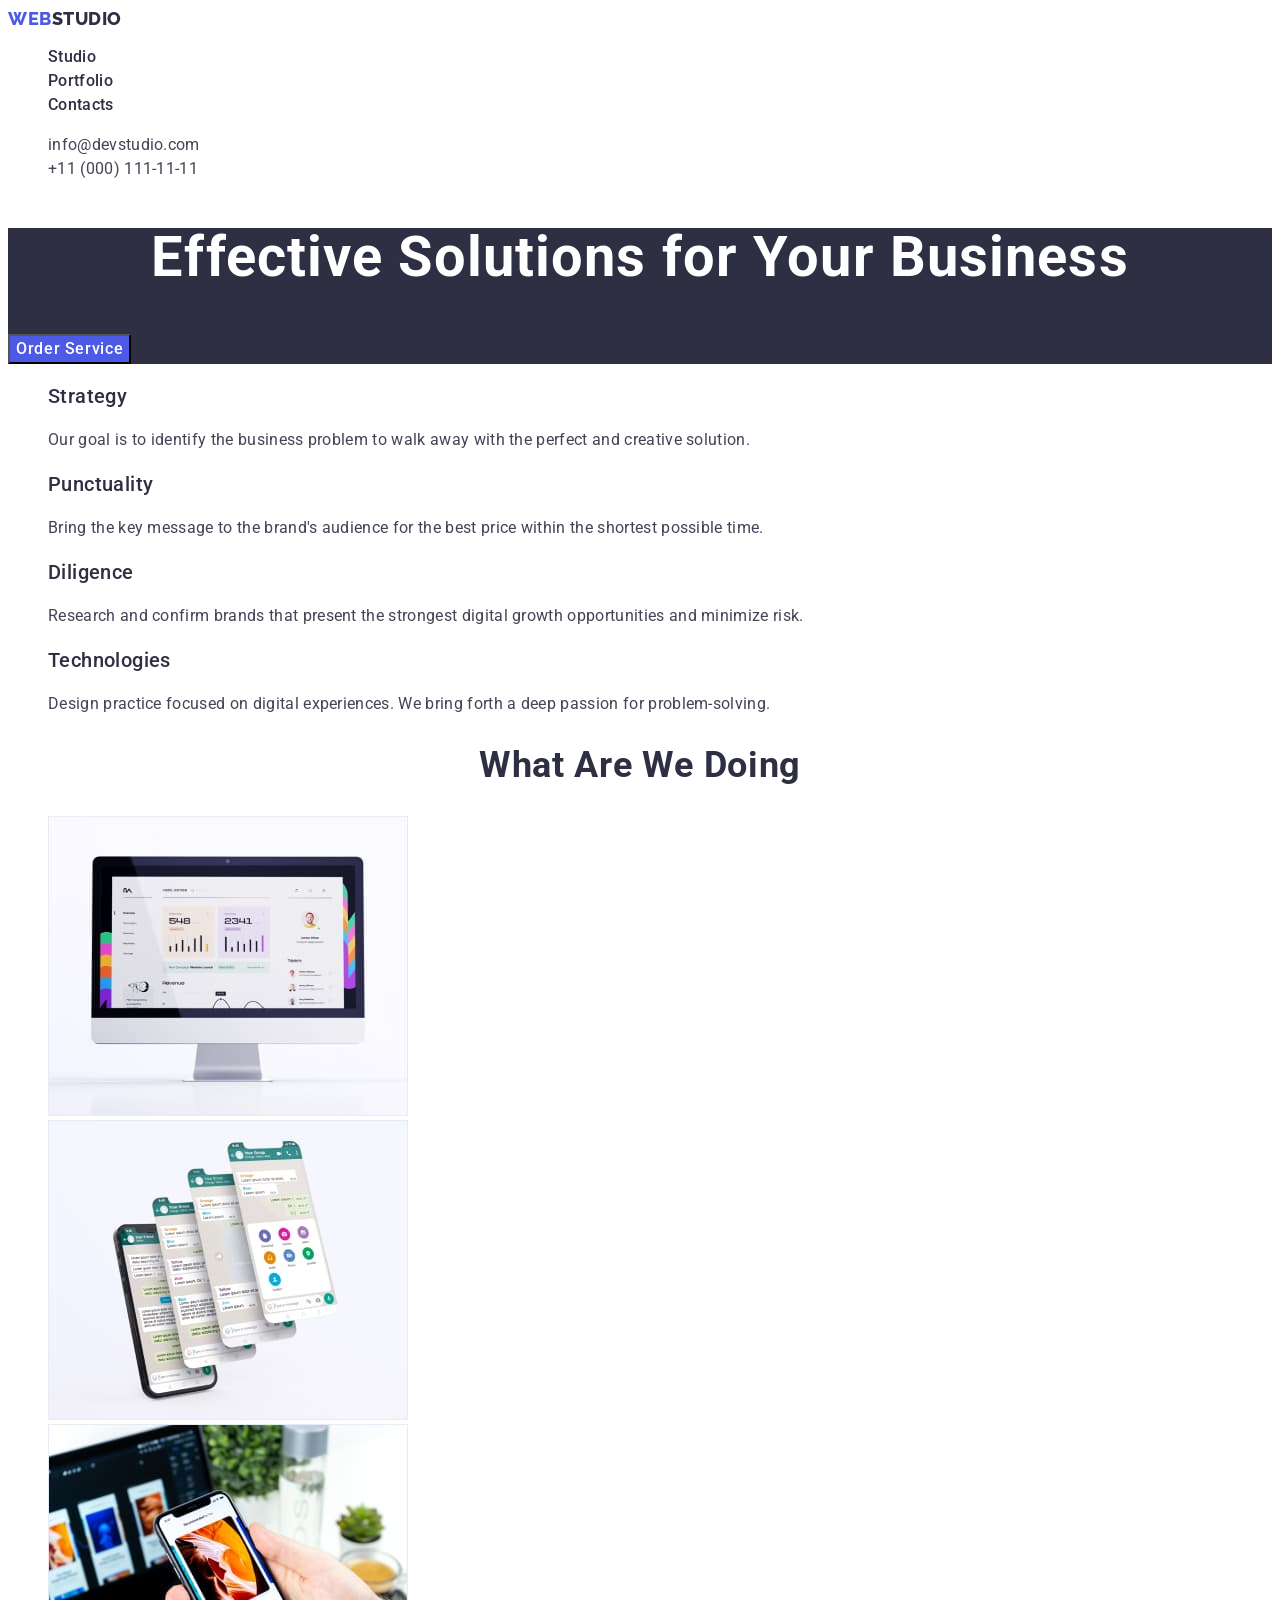
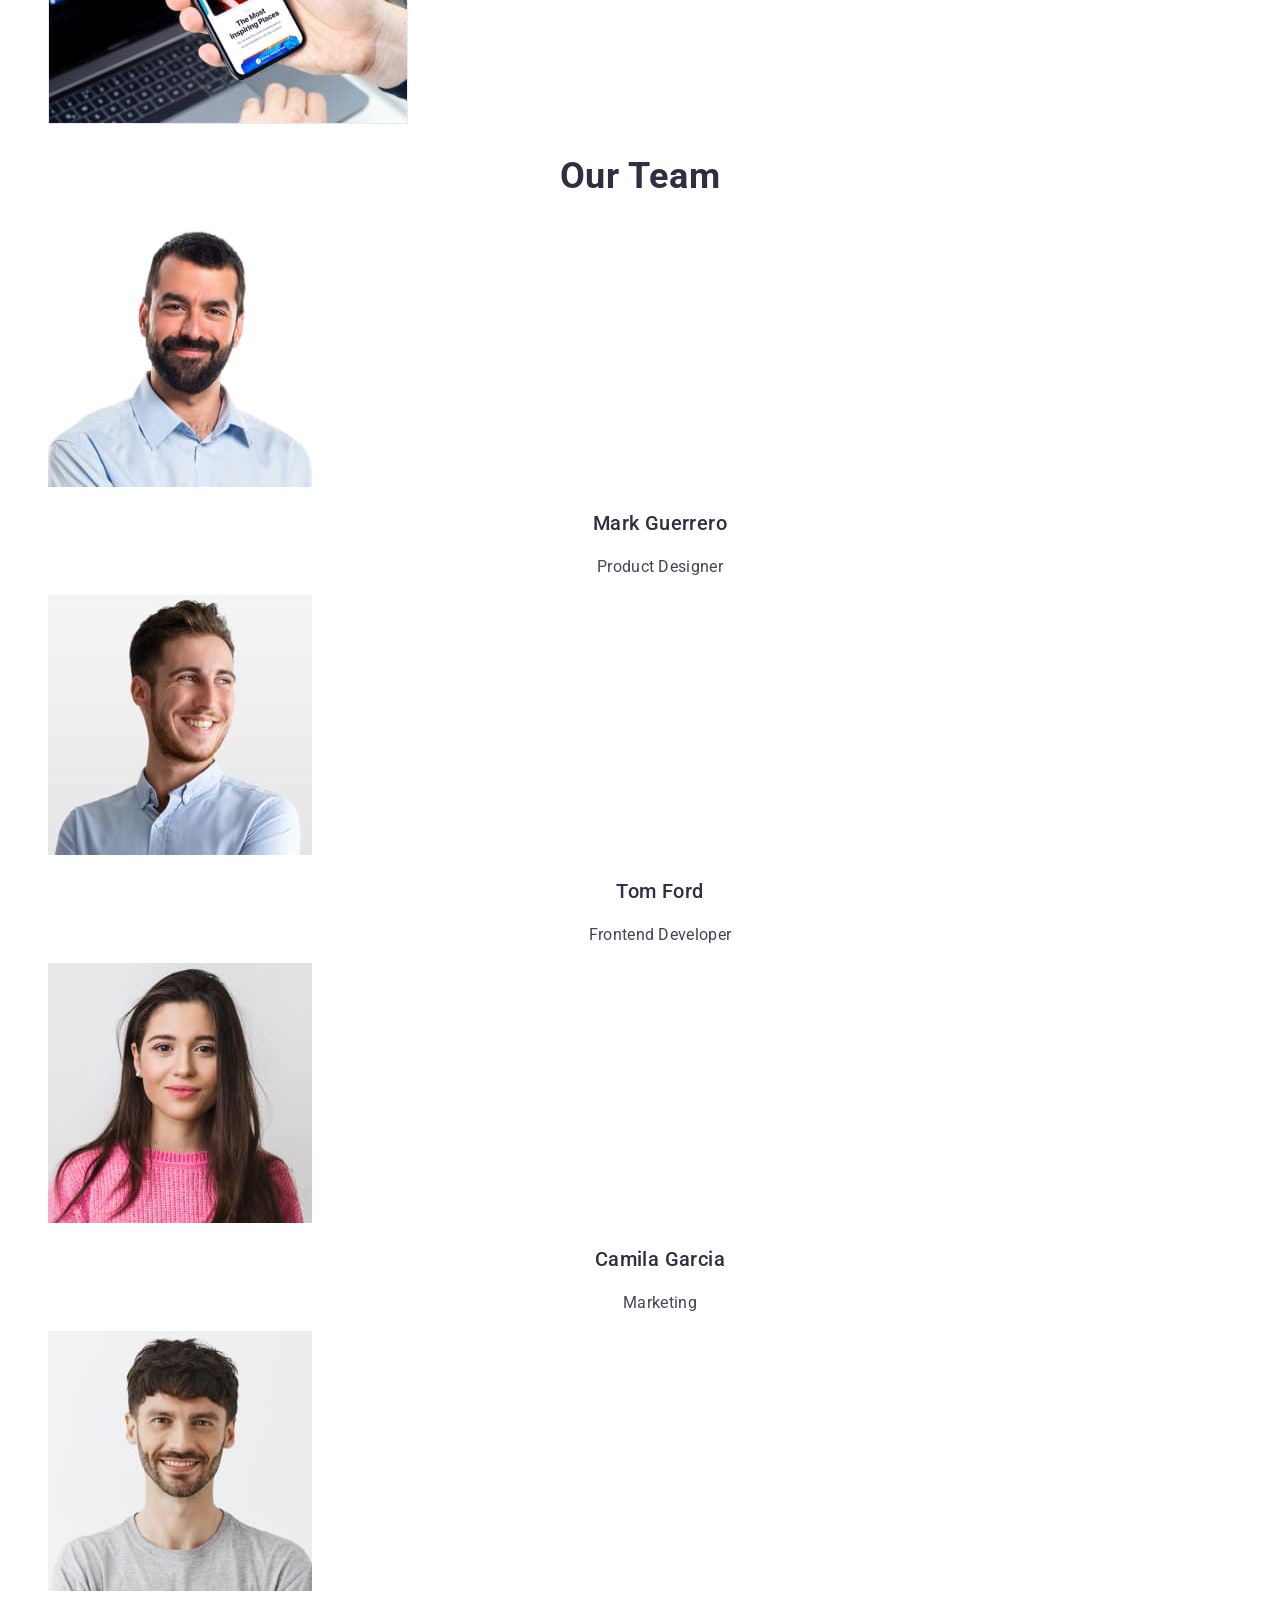
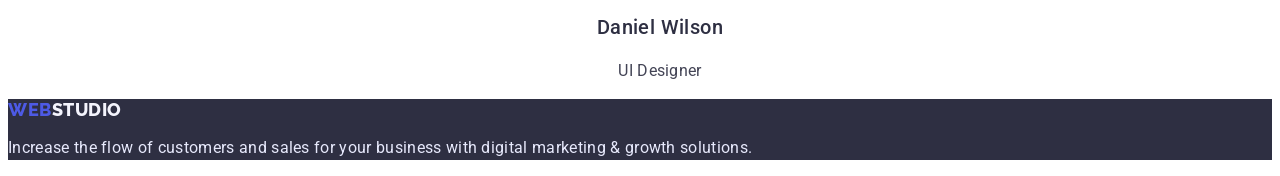
==== index.html @ a43d28d5 "Initial commit" ====
<!DOCTYPE html>
<html lang="en">
  <head>
    <meta charset="UTF-8" />
    <meta http-equiv="X-UA-Compatible" content="IE=edge" />
    <meta name="viewport" content="width=device-width, initial-scale=1.0" />
    <title>WebStudio</title>
    <link rel="preconnect" href="https://fonts.googleapis.com" />
    <link rel="preconnect" href="https://fonts.gstatic.com" crossorigin />
    <link
      href="https://fonts.googleapis.com/css2?family=Raleway:wght@800&family=Roboto:wght@400;500;700;900&display=swap"
      rel="stylesheet"
    />
    <link rel="stylesheet" href="./css/styles.css" />
  </head>
  <body>
    <header class="header">
      <nav class="header-nav">
        <a href="./index.html" class="logo header-logo link"
          ><span class="logo-web">Web</span>Studio</a
        >
        <ul class="header-list list">
          <li class="header-item">
            <a href="./index.html" class="header-link link">Studio</a>
          </li>
          <li class="header-item">
            <a href="./portfolio.html" class="header-link link">Portfolio</a>
          </li>
          <li class="header-item">
            <a href="" class="header-link link">Contacts</a>
          </li>
        </ul>
      </nav>
      <address>
        <ul class="header-list list">
          <li>
            <a href="mailto:info@devstudio.com link" class="header-address link"
              >info@devstudio.com</a
            >
          </li>
          <li>
            <a href="tel:+110001111111 link" class="header-address link"
              >+11 (000) 111-11-11</a
            >
          </li>
        </ul>
      </address>
    </header>
    <main>
      <!--hero section-->
      <section class="hero">
        <h1 class="hero-titel">Effective Solutions for Your Business</h1>
        <button type="button" class="hero-btn">Order Service</button>
      </section>
      <!--/hero section-->
      <!--section-about-->
      <section class="about">
        <h2 hidden class="about-titel">Advantages</h2>
        <ul class="about-list">
          <li class="about-item list">
            <h3 class="subtitel">Strategy</h3>
            <p class="text">
              Our goal is to identify the business problem to walk away with the
              perfect and creative solution.
            </p>
          </li>
          <li class="about-item list">
            <h3 class="subtitel">Punctuality</h3>
            <p class="text">
              Bring the key message to the brand's audience for the best price
              within the shortest possible time.
            </p>
          </li>
          <li class="about-item list">
            <h3 class="subtitel">Diligence</h3>
            <p class="text">
              Research and confirm brands that present the strongest digital
              growth opportunities and minimize risk.
            </p>
          </li>
          <li class="about-item list">
            <h3 class="subtitel">Technologies</h3>
            <p class="text">
              Design practice focused on digital experiences. We bring forth a
              deep passion for problem-solving.
            </p>
          </li>
        </ul>
      </section>
      <!--/section-about-->
      <!--section-we-doing-->
      <section>
        <h2 class="section-titel">What are we doing</h2>
        <ul class="we-doing-list">
          <li class="we-doing-item list">
            <img
              src="./imadges/computer.jpg"
              alt="computer"
              width="360"
              height="300"
            />
          </li>
          <li class="we-doing-item list">
            <img
              src="./imadges/mobile-phone.jpg"
              alt="mobile phone"
              width="360"
              height="300"
            />
          </li>
          <li class="we-doing-item list">
            <img
              src="./imadges/mobile-phone-and-computer.jpg"
              alt="mobile phone and computer"
              width="360"
              height="300"
            />
          </li>
        </ul>
      </section>
      <!--/section-we-doing-->
      <!--section-team-->
      <section>
        <h2 class="section-titel">Our Team</h2>
        <ul class="team-list">
          <li class="team-item list">
            <img
              src="./imadges/our-team-1.jpg"
              alt="fotoportrait"
              width="264"
              height="260"
            />
            <h3 class="subtitel team-subtitle-text">Mark Guerrero</h3>
            <p class="text team-subtitle-text">Product Designer</p>
          </li>
          <li class="team-item list">
            <img
              src="./imadges/our-team-2.jpg"
              alt="fotoportrait"
              width="264"
              height="260"
            />
            <h3 class="subtitel team-subtitle-text">Tom Ford</h3>
            <p class="text team-subtitle-text">Frontend Developer</p>
          </li>
          <li class="team-item list">
            <img
              src="./imadges/our-team-3.jpg"
              alt="fotoportrait"
              width="264"
              height="260"
            />
            <h3 class="subtitel team-subtitle-text">Camila Garcia</h3>
            <p class="text team-subtitle-text">Marketing</p>
          </li>
          <li class="team-item list">
            <img
              src="./imadges/our-team-4.jpg"
              alt="fotoportrait"
              width="264"
              height="260"
            />
            <h3 class="subtitel team-subtitle-text">Daniel Wilson</h3>
            <p class="text team-subtitle-text">UI Designer</p>
          </li>
        </ul>
      </section>
    </main>
    <!--section-team-->
    <footer class="footer">
      <a class="logo footer-logo link" href="./index.html"
        ><span class="logo-web">Web</span>Studio</a
      >
      <p class="text footer-description">
        Increase the flow of customers and sales for your business with digital
        marketing & growth solutions.
      </p>
    </footer>
  </body>
</html>
---- css/styles.css ----
:root {
  --primary-brand: #4d5ae5;
  --pressed-state: #404bbf;
  --dark: #2e2f42;
  --success: #31d0aa;
  --text: #434455;
  --subtitle-text: #8e8f99;
  --accent: #e7e9fc;
  --light-mode: #f4f4fd;
  --modal-overlay: #2e2f42;
  --hero-background: #2e2f42;
  --hero-text: #ffffff;
}
body {
  font-family: 'Roboto', sans-serif;
}
.list {
  list-style: none;
}
.link {
  text-decoration: none;
}
.logo {
  font-family: 'Raleway', sans-serif;
  font-weight: 800;
  font-size: 18px;
  line-height: 1.17;
  display: flex;
  align-items: center;
  letter-spacing: 0.03em;
  text-transform: uppercase;
}
.logo-web {
  color: var(--primary-brand);
}
.section-titel {
  font-weight: 700;
  font-size: 36px;
  line-height: 1.11;
  text-align: center;
  letter-spacing: 0.02em;
  text-transform: capitalize;
  color: var(--dark);
}
.subtitel {
  font-weight: 500;
  font-size: 20px;
  line-height: 1.2;
  letter-spacing: 0.02em;
  color: var(--dark);
}
.text {
  font-size: 16px;
  line-height: 1.5;
  letter-spacing: 0.02em;
  color: var(--text);
}
/* ----------heder--------- */
.header {
}
.header-logo {
  color: var(--dark);
}
.header-link:hover,
.header-link:focus {
  color: var(--pressed-state);
}
.header-list {
}
.header-item {
}
.header-link {
  font-weight: 500;
  font-size: 16px;
  line-height: 1.5;
  letter-spacing: 0.02em;
  color: var(--dark);
}

.header-address {
  font-style: normal;
  font-weight: 400;
  font-size: 16px;
  line-height: 1.5;
  letter-spacing: 0.02em;
  color: var(--text);
}
/* ----------heder--------- */
/* ----------hero section---------- */
.hero {
  background: var(--hero-background);
}
.hero-titel {
  font-weight: 700;
  font-size: 56px;
  line-height: 1.07;
  text-align: center;
  letter-spacing: 0.02em;
  color: var(--hero-text);
}
.hero-btn {
  font-family: inherit;
  font-weight: 500;
  font-size: 16px;
  line-height: 1.5;
  letter-spacing: 0.04em;
  color: var(--hero-text);
  cursor: pointer;
  background: var(--primary-brand);
}
/* ----------hero---------- */
/* ----------about---------- */
.about-titel {
}
.about-list {
}
.about-item {
}
/* ----------about---------- */
/* -----------we doing--------- */

.we-doing-list {
}
.we-doing-item {
}
/* -----------we doing--------- */
/* -----------team---------- */
.team-list {
}
.team-item {
}
.team-subtitle-text {
  text-align: center;
}
/* ---------team----------  */
/* ----------footer---------- */
.footer {
  background: var(--hero-background);
}
.footer-logo {
  color: var(--light-mode);
}
.footer-description {
  color: var(--accent);
}
/* ----------footer---------- */
/* ----------menu---------- */
.menu-list {
}
.menu-item {
}
.menu-btn {
  font-family: inherit;
  font-weight: 500;
  font-size: 16px;
  line-height: 1.5;
  text-align: center;
  letter-spacing: 0.04em;
  color: var(--primary-brand);
  background: var(--light-mode);
  cursor: pointer;
}
/* ----------menu---------- */
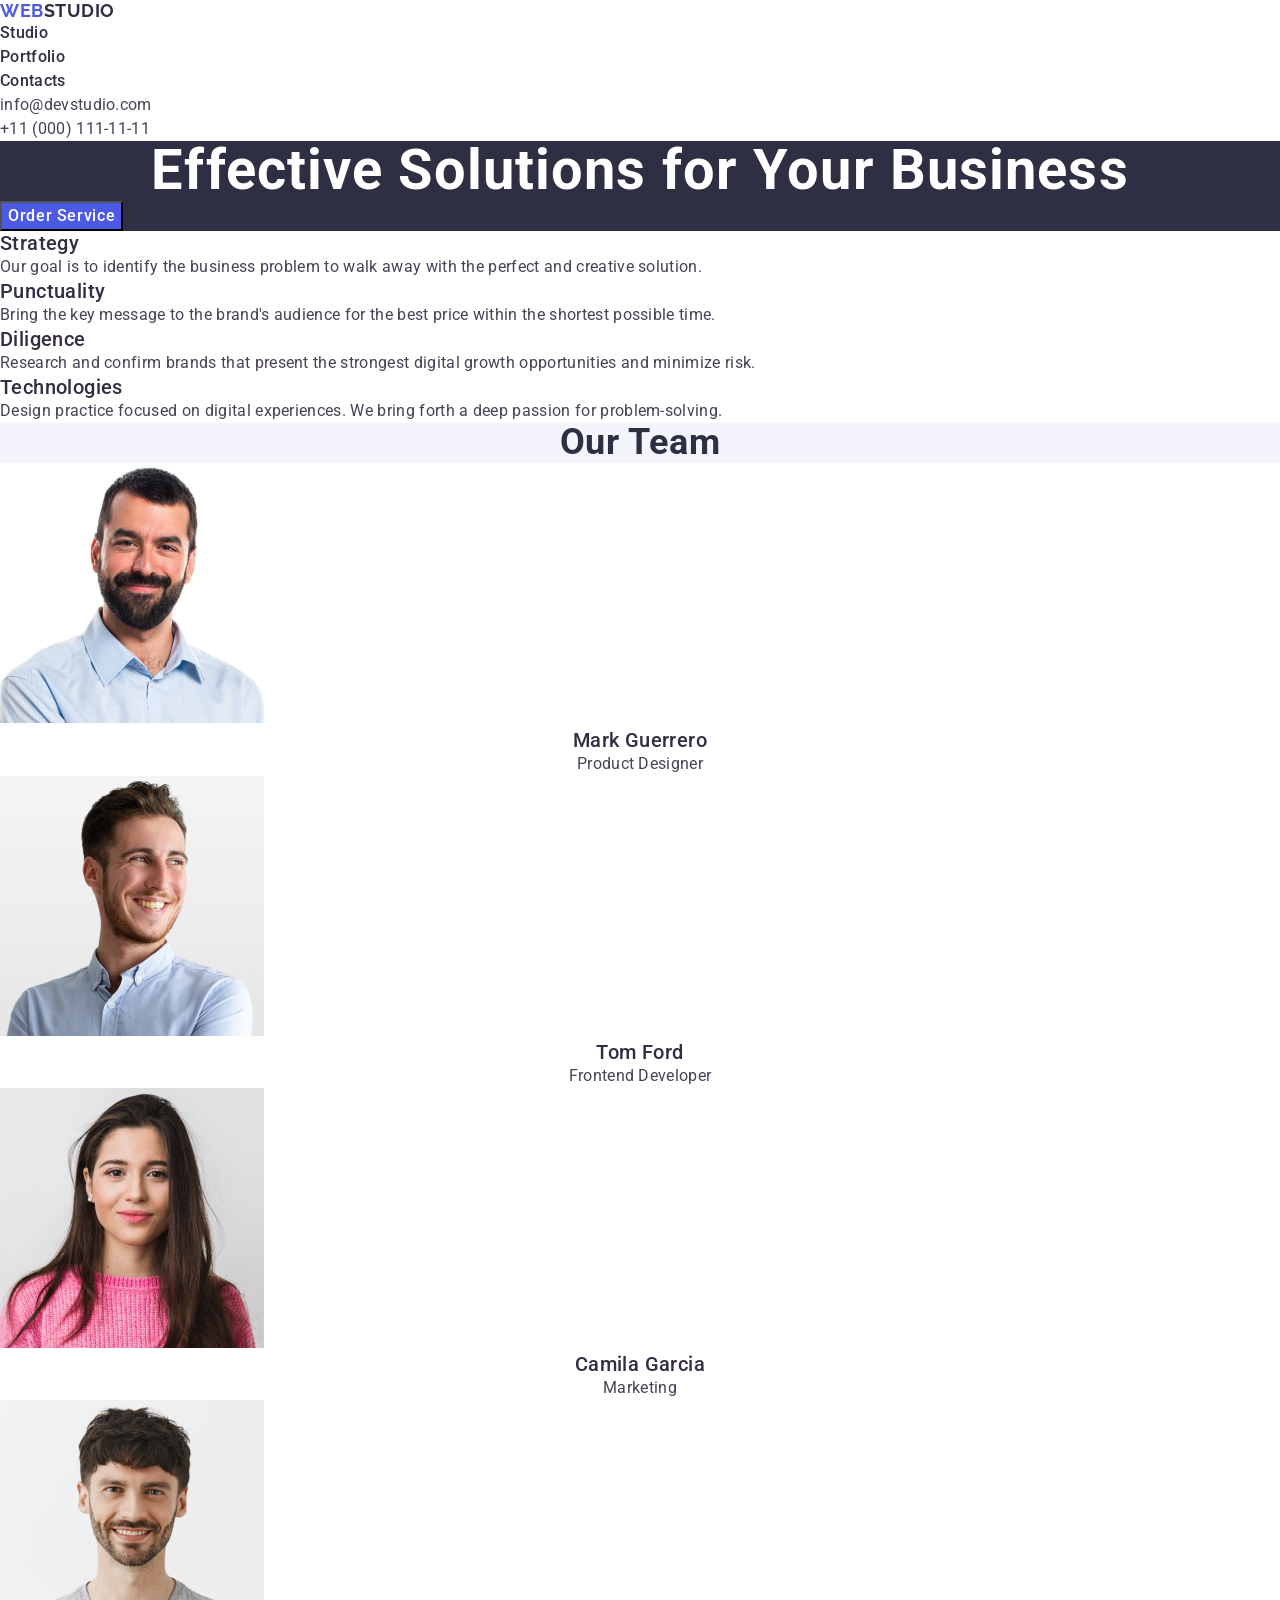
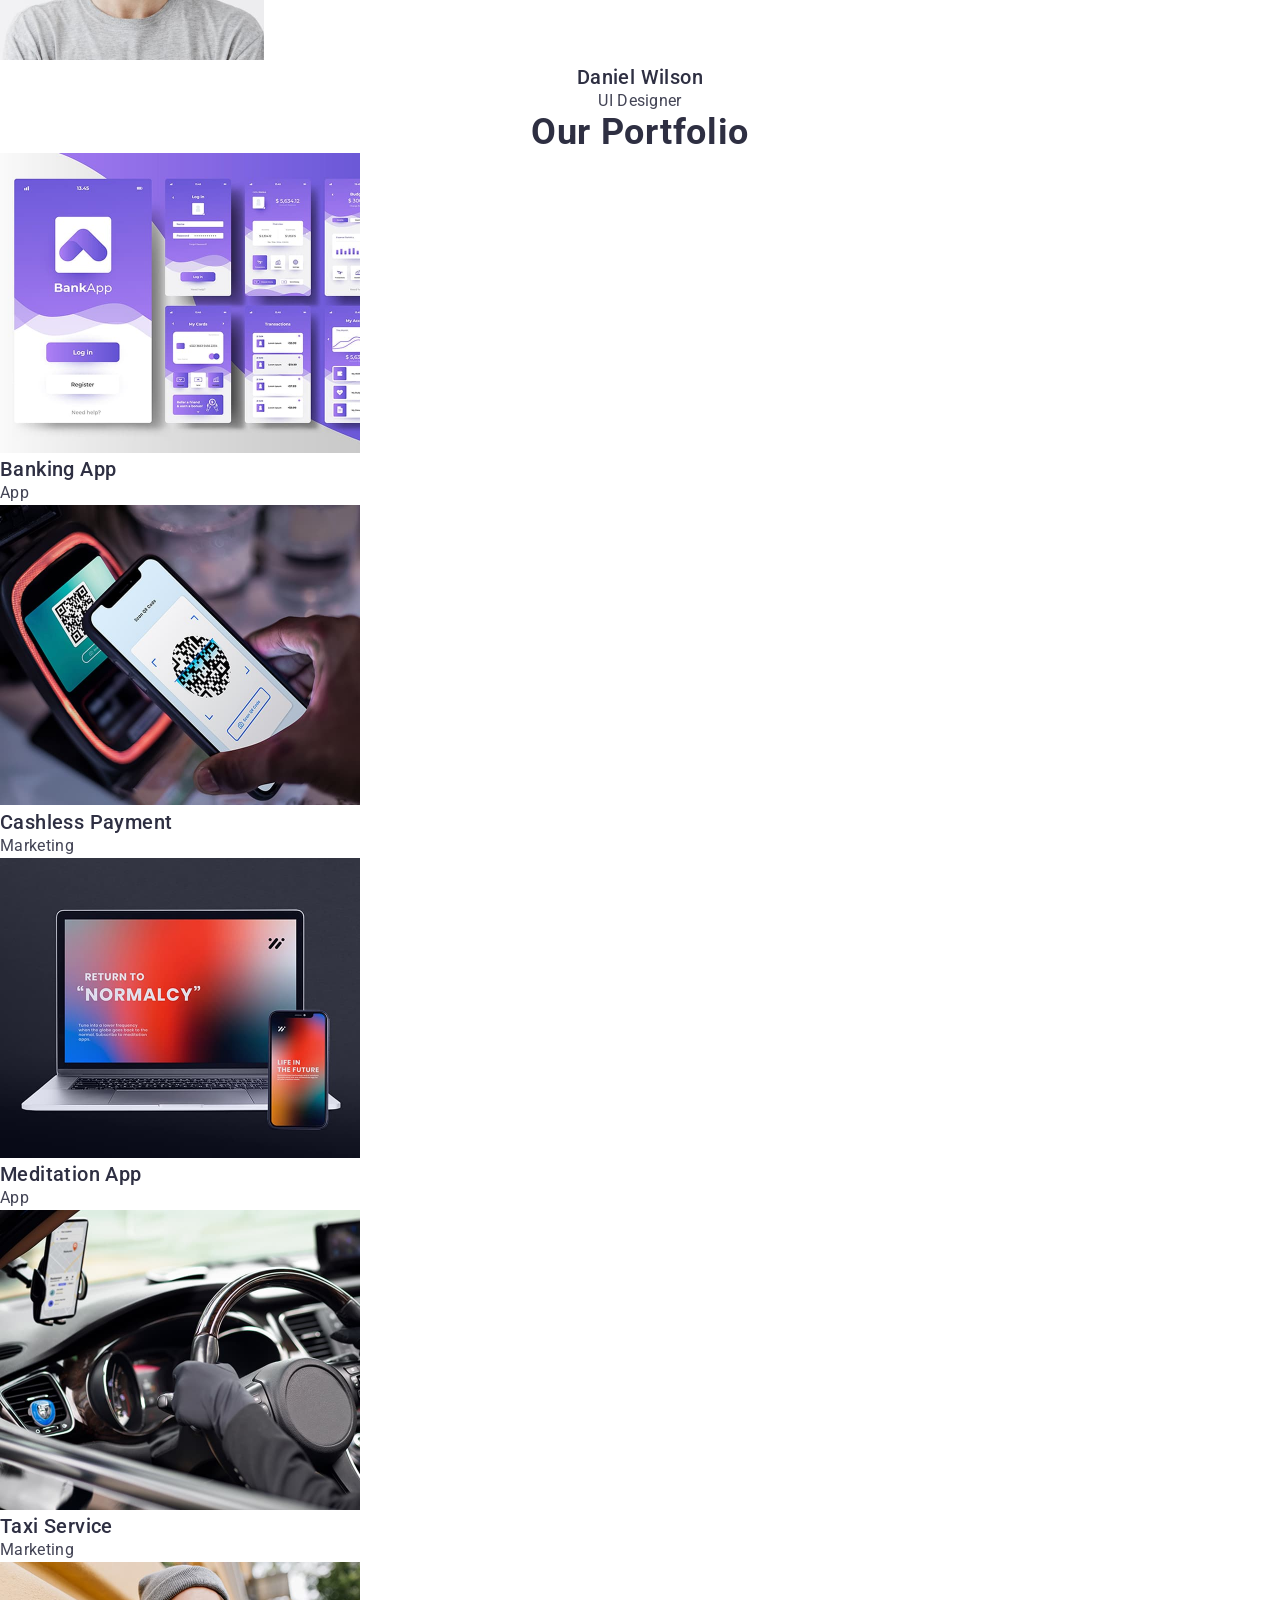
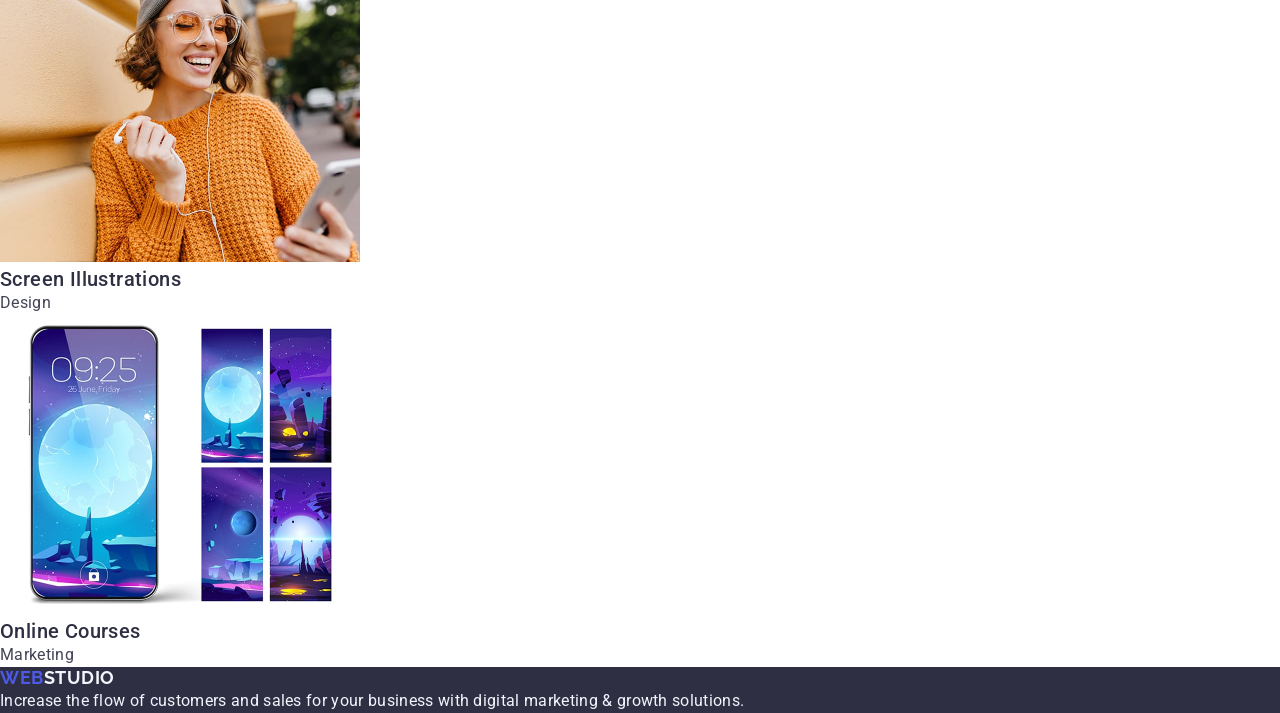
==== commit 6a63b554: "Initial commit" ====
--- a/index.html
+++ b/index.html
@@ -2,176 +2,237 @@
 <html lang="en">
   <head>
     <meta charset="UTF-8" />
-    <meta http-equiv="X-UA-Compatible" content="IE=edge" />
     <meta name="viewport" content="width=device-width, initial-scale=1.0" />
-    <title>WebStudio</title>
+    <title>Web Studio</title>
     <link rel="preconnect" href="https://fonts.googleapis.com" />
     <link rel="preconnect" href="https://fonts.gstatic.com" crossorigin />
     <link
-      href="https://fonts.googleapis.com/css2?family=Raleway:wght@800&family=Roboto:wght@400;500;700;900&display=swap"
+      href="https://fonts.googleapis.com/css2?family=Roboto:ital,wght@0,100..900;1,100..900&display=swap"
       rel="stylesheet"
+    />
+    <link rel="preconnect" href="https://fonts.googleapis.com" />
+    <link rel="preconnect" href="https://fonts.gstatic.com" crossorigin />
+    <link
+      href="https://fonts.googleapis.com/css2?family=Raleway:ital,wght@0,100..900;1,100..900&family=Roboto:ital,wght@0,100..900;1,100..900&display=swap"
+      rel="stylesheet"
+    />
+    <link
+      rel="stylesheet"
+      href="https://cdn.jsdelivr.net/npm/modern-normalize@2.0.0/modern-normalize.min.css"
     />
     <link rel="stylesheet" href="./css/styles.css" />
   </head>
+
   <body>
     <header class="header">
       <nav class="header-nav">
-        <a href="./index.html" class="logo header-logo link"
-          ><span class="logo-web">Web</span>Studio</a
+        <a class="logo" href="./index.html"
+          >WEB<span class="logo-style">Studio</span></a
         >
-        <ul class="header-list list">
-          <li class="header-item">
-            <a href="./index.html" class="header-link link">Studio</a>
-          </li>
-          <li class="header-item">
-            <a href="./portfolio.html" class="header-link link">Portfolio</a>
-          </li>
-          <li class="header-item">
-            <a href="" class="header-link link">Contacts</a>
+        <ul class="header-nav-list">
+          <li class="header-nav-item">
+            <a class="header-nav-link" href="./index.html">Studio</a>
+          </li>
+          <li class="header-nav-item">
+            <a class="header-nav-link" href="">Portfolio</a>
+          </li>
+          <li class="header-nav-item">
+            <a class="header-nav-link" href="">Contacts</a>
           </li>
         </ul>
       </nav>
-      <address>
-        <ul class="header-list list">
-          <li>
-            <a href="mailto:info@devstudio.com link" class="header-address link"
+      <address class="contacts">
+        <ul class="header-contacts">
+          <li class="header-contacts-item">
+            <a class="header-contacts-link" href="mailto:info@devstudio.com"
               >info@devstudio.com</a
             >
           </li>
-          <li>
-            <a href="tel:+110001111111 link" class="header-address link"
+          <li class="header-contacts-item">
+            <a class="header-contacts-link" href="tel:+110001111111"
               >+11 (000) 111-11-11</a
             >
           </li>
         </ul>
       </address>
     </header>
+
     <main>
-      <!--hero section-->
+      <!--#hero-->
       <section class="hero">
-        <h1 class="hero-titel">Effective Solutions for Your Business</h1>
-        <button type="button" class="hero-btn">Order Service</button>
-      </section>
-      <!--/hero section-->
-      <!--section-about-->
-      <section class="about">
-        <h2 hidden class="about-titel">Advantages</h2>
-        <ul class="about-list">
-          <li class="about-item list">
-            <h3 class="subtitel">Strategy</h3>
-            <p class="text">
+        <h1 class="hero-title">Effective Solutions for Your Business</h1>
+        <button class="hero-bt" type="button">Order Service</button>
+      </section>
+      <!--#end hero-->
+
+      <!--#features-->
+      <section class="features">
+        <h2 class="features-main-title" hidden>Features</h2>
+        <ul class="features-list">
+          <li class="features-item">
+            <h3 class="features-title">Strategy</h3>
+            <p class="features-text">
               Our goal is to identify the business problem to walk away with the
               perfect and creative solution.
             </p>
           </li>
-          <li class="about-item list">
-            <h3 class="subtitel">Punctuality</h3>
-            <p class="text">
+          <li class="features-item">
+            <h3 class="features-title">Punctuality</h3>
+            <p class="features-text">
               Bring the key message to the brand's audience for the best price
               within the shortest possible time.
             </p>
           </li>
-          <li class="about-item list">
-            <h3 class="subtitel">Diligence</h3>
-            <p class="text">
+          <li class="features-item">
+            <h3 class="features-title">Diligence</h3>
+            <p class="features-text">
               Research and confirm brands that present the strongest digital
               growth opportunities and minimize risk.
             </p>
           </li>
-          <li class="about-item list">
-            <h3 class="subtitel">Technologies</h3>
-            <p class="text">
+          <li class="features-item">
+            <h3 class="features-title">Technologies</h3>
+            <p class="features-text">
               Design practice focused on digital experiences. We bring forth a
               deep passion for problem-solving.
             </p>
           </li>
         </ul>
       </section>
-      <!--/section-about-->
-      <!--section-we-doing-->
+      <!--#end features-->
+
+      <!--#team-->
+      <section class="team">
+        <h2 class="team-main-title">Our Team</h2>
+        <ul class="team-list">
+          <li class="team-item">
+            <img
+              class="team-images"
+              src="./images/mark-guerrero.jpg"
+              alt="foto-mark-guerrero"
+              width="264"
+              height="260"
+            />
+            <h3 class="team-title">Mark Guerrero</h3>
+            <p class="team-text">Product Designer</p>
+          </li>
+          <li class="team-item">
+            <img
+              class="team-images"
+              src="./images/tom-ford.jpg"
+              alt="foto-tom-ford"
+              width="264"
+              height="260"
+            />
+            <h3 class="team-title">Tom Ford</h3>
+            <p class="team-text">Frontend Developer</p>
+          </li>
+          <li class="team-item">
+            <img
+              class="team-images"
+              src="./images/camila-garcia.jpg"
+              alt="foto-camila-garcia"
+              width="264"
+              height="260"
+            />
+            <h3 class="team-title">Camila Garcia</h3>
+            <p class="team-text">Marketing</p>
+          </li>
+          <li class="team-item">
+            <img
+              class="team-images"
+              src="./images/daniel-wilson.jpg"
+              alt="foto-daniel-wilson"
+              width="264"
+              height="260"
+            />
+            <h3 class="team-title">Daniel Wilson</h3>
+            <p class="team-text">UI Designer</p>
+          </li>
+        </ul>
+      </section>
+      <!--#end team-->
+
+      <!--#portfolio-->
       <section>
-        <h2 class="section-titel">What are we doing</h2>
-        <ul class="we-doing-list">
-          <li class="we-doing-item list">
-            <img
-              src="./imadges/computer.jpg"
-              alt="computer"
-              width="360"
-              height="300"
-            />
-          </li>
-          <li class="we-doing-item list">
-            <img
-              src="./imadges/mobile-phone.jpg"
-              alt="mobile phone"
-              width="360"
-              height="300"
-            />
-          </li>
-          <li class="we-doing-item list">
-            <img
-              src="./imadges/mobile-phone-and-computer.jpg"
-              alt="mobile phone and computer"
-              width="360"
-              height="300"
-            />
-          </li>
-        </ul>
-      </section>
-      <!--/section-we-doing-->
-      <!--section-team-->
-      <section>
-        <h2 class="section-titel">Our Team</h2>
-        <ul class="team-list">
-          <li class="team-item list">
-            <img
-              src="./imadges/our-team-1.jpg"
-              alt="fotoportrait"
-              width="264"
-              height="260"
-            />
-            <h3 class="subtitel team-subtitle-text">Mark Guerrero</h3>
-            <p class="text team-subtitle-text">Product Designer</p>
-          </li>
-          <li class="team-item list">
-            <img
-              src="./imadges/our-team-2.jpg"
-              alt="fotoportrait"
-              width="264"
-              height="260"
-            />
-            <h3 class="subtitel team-subtitle-text">Tom Ford</h3>
-            <p class="text team-subtitle-text">Frontend Developer</p>
-          </li>
-          <li class="team-item list">
-            <img
-              src="./imadges/our-team-3.jpg"
-              alt="fotoportrait"
-              width="264"
-              height="260"
-            />
-            <h3 class="subtitel team-subtitle-text">Camila Garcia</h3>
-            <p class="text team-subtitle-text">Marketing</p>
-          </li>
-          <li class="team-item list">
-            <img
-              src="./imadges/our-team-4.jpg"
-              alt="fotoportrait"
-              width="264"
-              height="260"
-            />
-            <h3 class="subtitel team-subtitle-text">Daniel Wilson</h3>
-            <p class="text team-subtitle-text">UI Designer</p>
-          </li>
-        </ul>
-      </section>
+        <h2 class="portfolio-main-title">Our Portfolio</h2>
+        <ul class="portfolio-list">
+          <li class="portfolio-item">
+            <img
+              class="portfolio-images"
+              src="./images/banking-app.jpg"
+              alt="pages-of-app"
+              width="360"
+              height="300"
+            />
+            <h3 class="portfolio-title">Banking App</h3>
+            <p class="portfolio-text">App</p>
+          </li>
+          <li class="portfolio-item">
+            <img
+              class="portfolio-images"
+              src="./images/cashless-payment.jpg"
+              alt="payment-proces-wiht-qrcode"
+              width="360"
+              height="300"
+            />
+            <h3 class="portfolio-title">Cashless Payment</h3>
+            <p class="portfolio-text">Marketing</p>
+          </li>
+          <li class="portfolio-item">
+            <img
+              class="portfolio-images"
+              src="./images/meditation-app.jpg"
+              alt="pc-and-phone-with-app"
+              width="360"
+              height="300"
+            />
+            <h3 class="portfolio-title">Meditation App</h3>
+            <p class="portfolio-text">App</p>
+          </li>
+          <li class="portfolio-item">
+            <img
+              class="portfolio-images"
+              src="./images/taxi-service.jpg"
+              alt="phone-with-app-in-the-taxi"
+              width="360"
+              height="300"
+            />
+            <h3 class="portfolio-title">Taxi Service</h3>
+            <p class="portfolio-text">Marketing</p>
+          </li>
+          <li class="portfolio-item">
+            <img
+              class="portfolio-images"
+              src="./images/screen-illustrations.jpg"
+              alt="phone-with-a-beautiful-picture"
+              width="360"
+              height="300"
+            />
+            <h3 class="portfolio-title">Screen Illustrations</h3>
+            <p class="portfolio-text">Design</p>
+          </li>
+          <li class="portfolio-item">
+            <img
+              class="portfolio-images"
+              src="./images/online-courses.jpg"
+              alt="beautiful-girl-with-phone"
+              width="360"
+              height="300"
+            />
+            <h3 class="portfolio-title">Online Courses</h3>
+            <p class="portfolio-text">Marketing</p>
+          </li>
+        </ul>
+      </section>
+      <!--#end portfolio-->
     </main>
-    <!--section-team-->
+
     <footer class="footer">
-      <a class="logo footer-logo link" href="./index.html"
-        ><span class="logo-web">Web</span>Studio</a
+      <a class="footer-logo" href=".index.html"
+        >WEB<span class="footer-logo-style">Studio</span></a
       >
-      <p class="text footer-description">
+      <p class="footer-text">
         Increase the flow of customers and sales for your business with digital
         marketing & growth solutions.
       </p>
--- a/css/styles.css
+++ b/css/styles.css
@@ -1,163 +1,246 @@
-:root {
-  --primary-brand: #4d5ae5;
-  --pressed-state: #404bbf;
-  --dark: #2e2f42;
-  --success: #31d0aa;
-  --text: #434455;
-  --subtitle-text: #8e8f99;
-  --accent: #e7e9fc;
-  --light-mode: #f4f4fd;
-  --modal-overlay: #2e2f42;
-  --hero-background: #2e2f42;
-  --hero-text: #ffffff;
-}
 body {
   font-family: 'Roboto', sans-serif;
-}
-.list {
-  list-style: none;
-}
-.link {
+  color: #434455;
+  background-color: #ffffff;
+}
+
+h1, h2, h3, h4, h5, h6, p {
+	margin-top: 0;
+	margin-bottom: 0;
+}
+
+ul, ol {
+	margin-top: 0;
+	margin-bottom: 0;
+	padding-left: 0;
+  list-style-type: none;
+}
+
+a {
   text-decoration: none;
+  color: currentColor;
+}
+button {
+  cursor: pointer;
+  font-family: 'Roboto', sans-serif;
+}
+
+/* #header */
+.header {
+}
+.logo-style {
+  font-weight: 700;
+  font-size: 18px;
+  line-height: 1.16667;
+  letter-spacing: 0.03em;
+  text-transform: uppercase;
+  color: #2e2f42;
 }
 .logo {
-  font-family: 'Raleway', sans-serif;
-  font-weight: 800;
+  font-weight: 700;
   font-size: 18px;
   line-height: 1.17;
-  display: flex;
-  align-items: center;
-  letter-spacing: 0.03em;
-  text-transform: uppercase;
-}
-.logo-web {
-  color: var(--primary-brand);
-}
-.section-titel {
+  letter-spacing: 0.03em;
+   font-family: "Raleway", sans-serif;
+  text-transform: uppercase;
+  color: #4d5ae5;
+}
+.header-nav {
+}
+.header-nav-list {
+}
+.header-nav-item {
+}
+.header-nav-link {
+  font-weight: 500;
+  font-size: 16px;
+  line-height: 1.5;
+  letter-spacing: 0.02em;
+  color: #2e2f42;
+}
+.header-nav-link:hover,
+.header-nav-link:focus {
+  font-weight: 500;
+  font-size: 16px;
+  line-height: 1.5;
+  letter-spacing: 0.02em;
+  color: #404bbf;
+}
+.contacts {
+  font-style: normal;
+}
+.header-contacts {
+}
+.header-contacts-item {
+}
+.header-contacts-link {
+  font-weight: 400;
+  font-size: 16px;
+  line-height: 1.5;
+  letter-spacing: 0.02em;
+  color: #434455;
+}
+.header-contacts-link:hover,
+.header-contacts-link:focus {
+  font-weight: 400;
+  font-size: 16px;
+  line-height: 1.5;
+  letter-spacing: 0.02em;
+  color: #404bbf;
+}
+/* #end header */
+
+/* #hero */
+.hero {
+  background-color: #2e2f42;
+}
+.hero-title {
+  font-weight: 700;
+  font-size: 56px;
+  line-height: 1.07;
+  letter-spacing: 0.02em;
+  text-align: center;
+  color: #fff;
+}
+.hero-bt {
+  background: #4d5ae5;
+  font-weight: 500;
+  font-size: 16px;
+  line-height: 1.5;
+  letter-spacing: 0.04em;
+  color: #fff;
+}
+.hero-bt:hover,
+.hero-bt:focus {
+  background: #404bbf;
+}
+/* #end hero */
+
+/* #features */
+.features {
+}
+.features-main-title {
+}
+.features-list {
+}
+.features-item {
+}
+.features-title {
+  font-weight: 500;
+  font-size: 20px;
+  line-height: 1.2;
+  letter-spacing: 0.02em;
+  color: #2e2f42;
+}
+.features-text {
+  font-weight: 400;
+  font-size: 16px;
+  line-height: 1.5;
+  letter-spacing: 0.02em;
+  color: #434455;
+}
+/* #end features */
+
+/* #team */
+.team {
+  background-color: #f4f4fd;
+}
+.team-main-title {
   font-weight: 700;
   font-size: 36px;
   line-height: 1.11;
-  text-align: center;
   letter-spacing: 0.02em;
   text-transform: capitalize;
-  color: var(--dark);
-}
-.subtitel {
+  text-align: center;
+  color: #2e2f42;
+}
+.team-list {
+}
+.team-item {
+  background-color: #ffffff;
+}
+.team-images {
+  background: url('path_to_image');
+}
+.team-title {
   font-weight: 500;
   font-size: 20px;
   line-height: 1.2;
   letter-spacing: 0.02em;
-  color: var(--dark);
-}
-.text {
-  font-size: 16px;
-  line-height: 1.5;
-  letter-spacing: 0.02em;
-  color: var(--text);
-}
-/* ----------heder--------- */
-.header {
-}
-.header-logo {
-  color: var(--dark);
-}
-.header-link:hover,
-.header-link:focus {
-  color: var(--pressed-state);
-}
-.header-list {
-}
-.header-item {
-}
-.header-link {
-  font-weight: 500;
-  font-size: 16px;
-  line-height: 1.5;
-  letter-spacing: 0.02em;
-  color: var(--dark);
-}
-
-.header-address {
-  font-style: normal;
-  font-weight: 400;
-  font-size: 16px;
-  line-height: 1.5;
-  letter-spacing: 0.02em;
-  color: var(--text);
-}
-/* ----------heder--------- */
-/* ----------hero section---------- */
-.hero {
-  background: var(--hero-background);
-}
-.hero-titel {
-  font-weight: 700;
-  font-size: 56px;
-  line-height: 1.07;
-  text-align: center;
-  letter-spacing: 0.02em;
-  color: var(--hero-text);
-}
-.hero-btn {
-  font-family: inherit;
-  font-weight: 500;
-  font-size: 16px;
-  line-height: 1.5;
-  letter-spacing: 0.04em;
-  color: var(--hero-text);
-  cursor: pointer;
-  background: var(--primary-brand);
-}
-/* ----------hero---------- */
-/* ----------about---------- */
-.about-titel {
-}
-.about-list {
-}
-.about-item {
-}
-/* ----------about---------- */
-/* -----------we doing--------- */
-
-.we-doing-list {
-}
-.we-doing-item {
-}
-/* -----------we doing--------- */
-/* -----------team---------- */
-.team-list {
-}
-.team-item {
-}
-.team-subtitle-text {
-  text-align: center;
-}
-/* ---------team----------  */
-/* ----------footer---------- */
+  text-align: center;
+  color: #2e2f42;
+  text-transform: capitalize;
+}
+.team-text {
+  font-weight: 400;
+  font-size: 16px;
+  line-height: 1.5;
+  letter-spacing: 0.02em;
+  text-align: center;
+  color: #434455;
+}
+/* #end team */
+
+/* #portfolio */
+.portfolio-main-title {
+  font-weight: 700;
+  font-size: 36px;
+  line-height: 1.11;
+  letter-spacing: 0.02em;
+  text-align: center;
+  color: #2e2f42;
+  text-transform: capitalize;
+}
+.portfolio-list {
+}
+.portfolio-item {
+}
+.portfolio-images {
+  background: url('path_to_image');
+}
+.portfolio-title {
+  font-weight: 500;
+  font-size: 20px;
+  line-height: 1.2;
+  letter-spacing: 0.02em;
+  color: #2e2f42;
+}
+.portfolio-text {
+  font-weight: 400;
+  font-size: 16px;
+  line-height: 1.5;
+  letter-spacing: 0.02em;
+  color: #434455;
+}
+/* #end portfolio */
+
+/* #footer */
 .footer {
-  background: var(--hero-background);
+  background: #2e2f42;
+}
+.footer-logo-style  {
+  font-family: "Raleway"
+  font-weight: 700;
+  font-size: 18px;
+  line-height: 1.1;
+  letter-spacing: 0.03em;
+  text-transform: uppercase;
+  color: #f4f4fd;
 }
 .footer-logo {
-  color: var(--light-mode);
-}
-.footer-description {
-  color: var(--accent);
-}
-/* ----------footer---------- */
-/* ----------menu---------- */
-.menu-list {
-}
-.menu-item {
-}
-.menu-btn {
-  font-family: inherit;
-  font-weight: 500;
-  font-size: 16px;
-  line-height: 1.5;
-  text-align: center;
-  letter-spacing: 0.04em;
-  color: var(--primary-brand);
-  background: var(--light-mode);
-  cursor: pointer;
-}
-/* ----------menu---------- */
+  font-family: "Raleway", sans-serif;
+ font-weight: 700;
+  font-size: 18px;
+  line-height: 1.17;
+  letter-spacing: 0.03em;
+  text-transform: uppercase;
+  color: #4d5ae5;
+}
+.footer-text {
+  font-weight: 400;
+  font-size: 16px;
+  line-height: 1.5;
+  letter-spacing: 0.02em;
+  color: #f4f4fd;
+}
+/*#end footer */
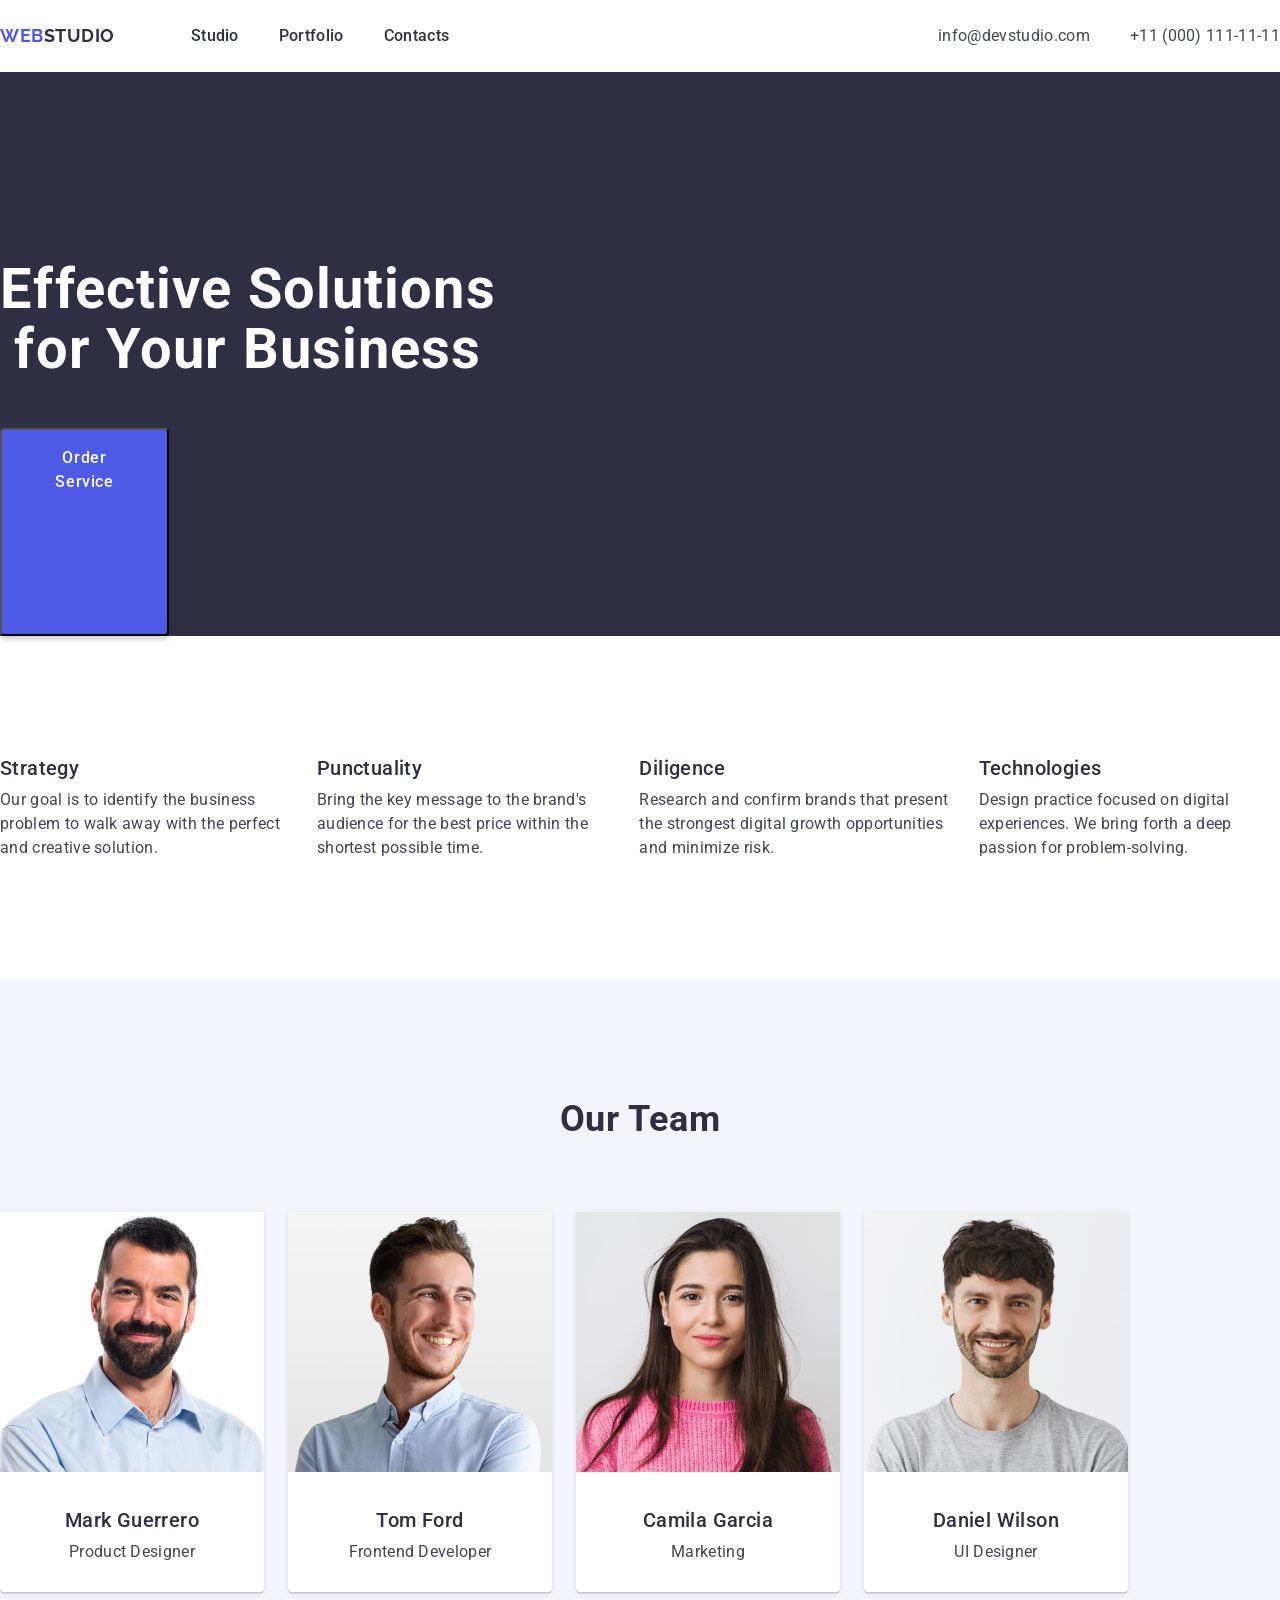
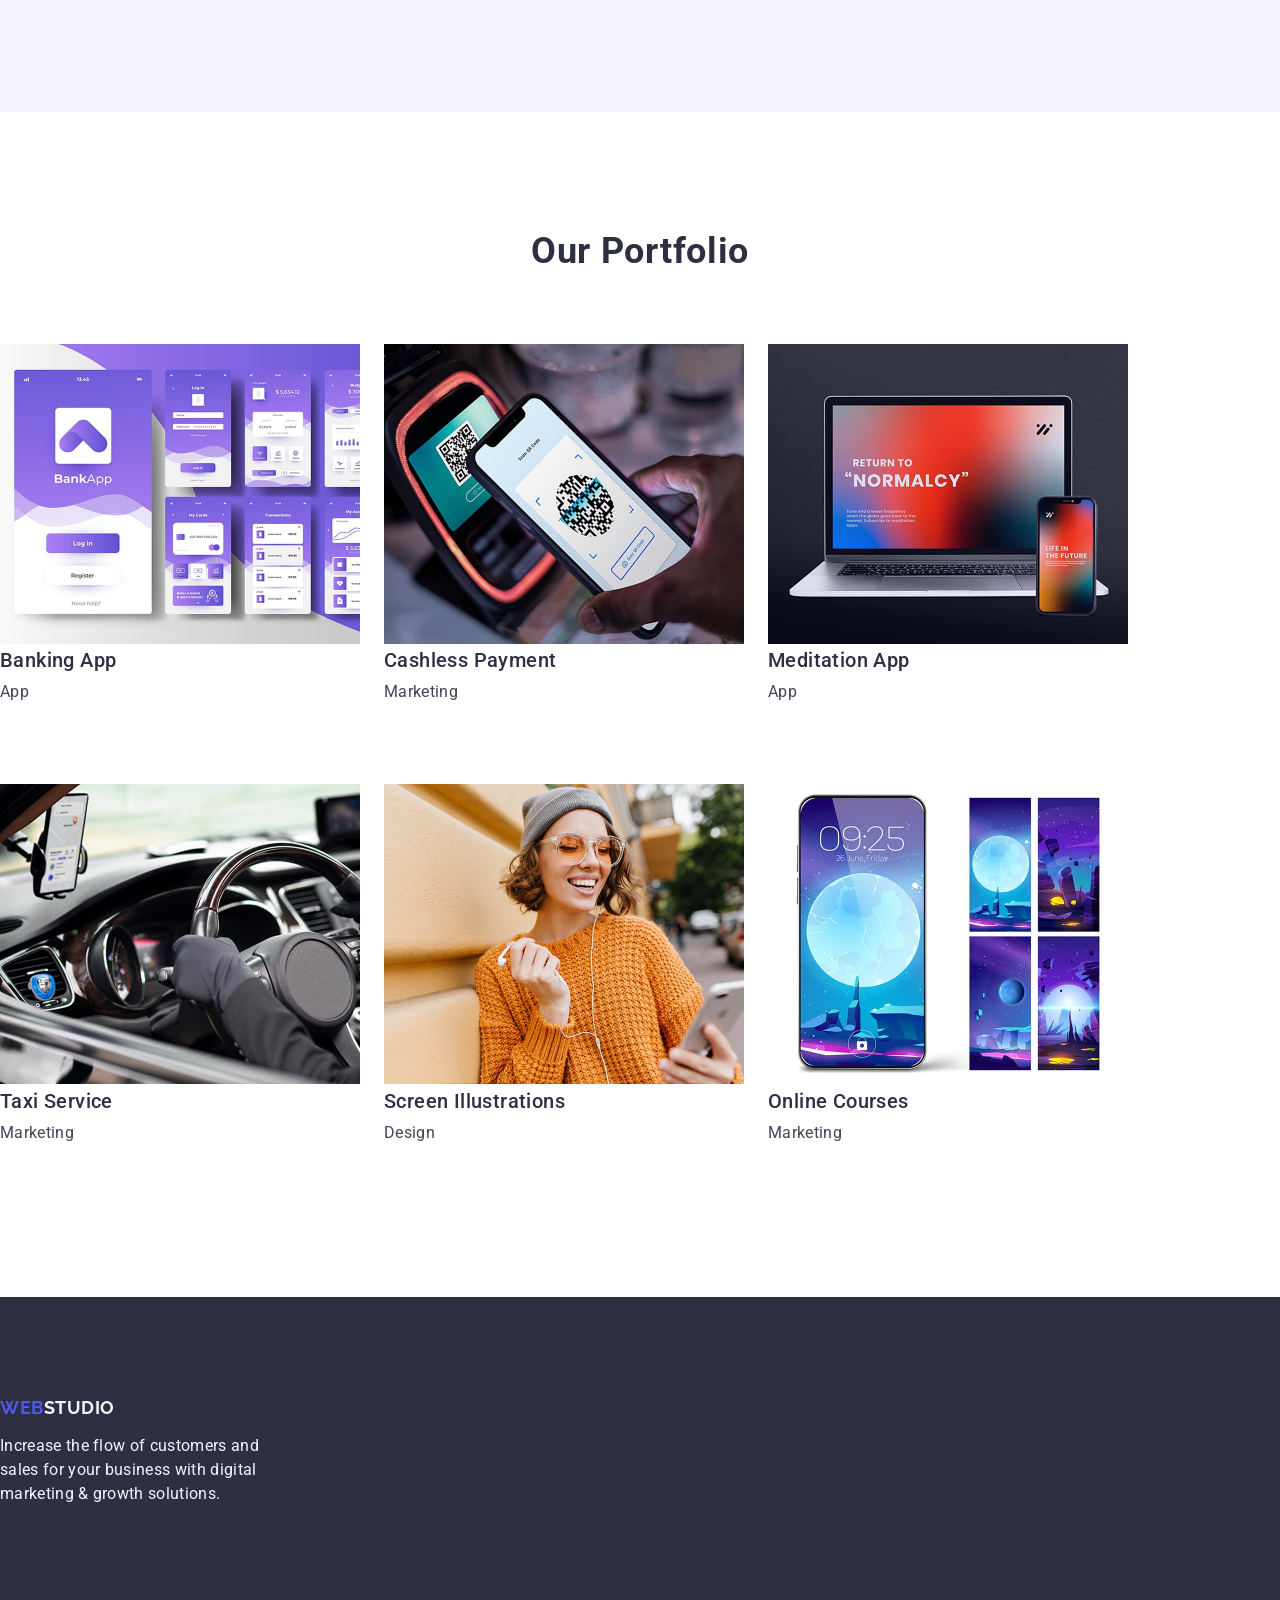
==== commit 479ebda1: "add geom" ====
--- a/index.html
+++ b/index.html
@@ -25,217 +25,249 @@
 
   <body>
     <header class="header">
-      <nav class="header-nav">
-        <a class="logo" href="./index.html"
-          >WEB<span class="logo-style">Studio</span></a
-        >
-        <ul class="header-nav-list">
-          <li class="header-nav-item">
-            <a class="header-nav-link" href="./index.html">Studio</a>
-          </li>
-          <li class="header-nav-item">
-            <a class="header-nav-link" href="">Portfolio</a>
-          </li>
-          <li class="header-nav-item">
-            <a class="header-nav-link" href="">Contacts</a>
-          </li>
-        </ul>
-      </nav>
-      <address class="contacts">
-        <ul class="header-contacts">
-          <li class="header-contacts-item">
-            <a class="header-contacts-link" href="mailto:info@devstudio.com"
-              >info@devstudio.com</a
-            >
-          </li>
-          <li class="header-contacts-item">
-            <a class="header-contacts-link" href="tel:+110001111111"
-              >+11 (000) 111-11-11</a
-            >
-          </li>
-        </ul>
-      </address>
+      <div class="container header-container">
+        <nav class="header-nav">
+          <a class="logo header-logo" href="./index.html"
+            >WEB<span class="logo-style">Studio</span></a
+          >
+          <ul class="header-nav-list">
+            <li class="header-nav-item">
+              <a class="header-nav-link" href="./index.html">Studio</a>
+            </li>
+            <li class="header-nav-item">
+              <a class="header-nav-link" href="">Portfolio</a>
+            </li>
+            <li class="header-nav-item">
+              <a class="header-nav-link" href="">Contacts</a>
+            </li>
+          </ul>
+        </nav>
+        <address class="contacts">
+          <ul class="header-contacts">
+            <li class="header-contacts-item">
+              <a class="header-contacts-link" href="mailto:info@devstudio.com"
+                >info@devstudio.com</a
+              >
+            </li>
+            <li class="header-contacts-item">
+              <a class="header-contacts-link" href="tel:+110001111111"
+                >+11 (000) 111-11-11</a
+              >
+            </li>
+          </ul>
+        </address>
+      </div>
     </header>
 
     <main>
       <!--#hero-->
       <section class="hero">
-        <h1 class="hero-title">Effective Solutions for Your Business</h1>
-        <button class="hero-bt" type="button">Order Service</button>
+        <div class="container hero-container">
+          <h1 class="hero-title">Effective Solutions for Your Business</h1>
+          <button class="hero-bt" type="button">Order Service</button>
+        </div>
       </section>
       <!--#end hero-->
 
       <!--#features-->
       <section class="features">
-        <h2 class="features-main-title" hidden>Features</h2>
-        <ul class="features-list">
-          <li class="features-item">
-            <h3 class="features-title">Strategy</h3>
-            <p class="features-text">
-              Our goal is to identify the business problem to walk away with the
-              perfect and creative solution.
-            </p>
-          </li>
-          <li class="features-item">
-            <h3 class="features-title">Punctuality</h3>
-            <p class="features-text">
-              Bring the key message to the brand's audience for the best price
-              within the shortest possible time.
-            </p>
-          </li>
-          <li class="features-item">
-            <h3 class="features-title">Diligence</h3>
-            <p class="features-text">
-              Research and confirm brands that present the strongest digital
-              growth opportunities and minimize risk.
-            </p>
-          </li>
-          <li class="features-item">
-            <h3 class="features-title">Technologies</h3>
-            <p class="features-text">
-              Design practice focused on digital experiences. We bring forth a
-              deep passion for problem-solving.
-            </p>
-          </li>
-        </ul>
+        <div class="container">
+          <h2 class="features-main-title">Features</h2>
+          <ul class="features-list">
+            <li class="features-item">
+              <h3 class="features-title">Strategy</h3>
+              <p class="features-text">
+                Our goal is to identify the business problem to walk away with
+                the perfect and creative solution.
+              </p>
+            </li>
+            <li class="features-item">
+              <h3 class="features-title">Punctuality</h3>
+              <p class="features-text">
+                Bring the key message to the brand's audience for the best price
+                within the shortest possible time.
+              </p>
+            </li>
+            <li class="features-item">
+              <h3 class="features-title">Diligence</h3>
+              <p class="features-text">
+                Research and confirm brands that present the strongest digital
+                growth opportunities and minimize risk.
+              </p>
+            </li>
+            <li class="features-item">
+              <h3 class="features-title">Technologies</h3>
+              <p class="features-text">
+                Design practice focused on digital experiences. We bring forth a
+                deep passion for problem-solving.
+              </p>
+            </li>
+          </ul>
+        </div>
       </section>
       <!--#end features-->
 
       <!--#team-->
       <section class="team">
-        <h2 class="team-main-title">Our Team</h2>
-        <ul class="team-list">
-          <li class="team-item">
-            <img
-              class="team-images"
-              src="./images/mark-guerrero.jpg"
-              alt="foto-mark-guerrero"
-              width="264"
-              height="260"
-            />
-            <h3 class="team-title">Mark Guerrero</h3>
-            <p class="team-text">Product Designer</p>
-          </li>
-          <li class="team-item">
-            <img
-              class="team-images"
-              src="./images/tom-ford.jpg"
-              alt="foto-tom-ford"
-              width="264"
-              height="260"
-            />
-            <h3 class="team-title">Tom Ford</h3>
-            <p class="team-text">Frontend Developer</p>
-          </li>
-          <li class="team-item">
-            <img
-              class="team-images"
-              src="./images/camila-garcia.jpg"
-              alt="foto-camila-garcia"
-              width="264"
-              height="260"
-            />
-            <h3 class="team-title">Camila Garcia</h3>
-            <p class="team-text">Marketing</p>
-          </li>
-          <li class="team-item">
-            <img
-              class="team-images"
-              src="./images/daniel-wilson.jpg"
-              alt="foto-daniel-wilson"
-              width="264"
-              height="260"
-            />
-            <h3 class="team-title">Daniel Wilson</h3>
-            <p class="team-text">UI Designer</p>
-          </li>
-        </ul>
+        <div class="container">
+          <h2 class="team-main-title">Our Team</h2>
+          <ul class="team-list">
+            <li class="team-item">
+              <img
+                class="team-images"
+                src="./images/mark-guerrero.jpg"
+                alt="foto-mark-guerrero"
+                width="264"
+                height="260"
+              />
+              <div class="team-desccription">
+                <h3 class="team-title">Mark Guerrero</h3>
+                <p class="team-text">Product Designer</p>
+              </div>
+            </li>
+            <li class="team-item">
+              <img
+                class="team-images"
+                src="./images/tom-ford.jpg"
+                alt="foto-tom-ford"
+                width="264"
+                height="260"
+              />
+              <div class="team-desccription">
+                <h3 class="team-title">Tom Ford</h3>
+                <p class="team-text">Frontend Developer</p>
+              </div>
+            </li>
+            <li class="team-item">
+              <img
+                class="team-images"
+                src="./images/camila-garcia.jpg"
+                alt="foto-camila-garcia"
+                width="264"
+                height="260"
+              />
+              <div class="team-desccription">
+                <h3 class="team-title">Camila Garcia</h3>
+                <p class="team-text">Marketing</p>
+              </div>
+            </li>
+            <li class="team-item">
+              <img
+                class="team-images"
+                src="./images/daniel-wilson.jpg"
+                alt="foto-daniel-wilson"
+                width="264"
+                height="260"
+              />
+              <div class="team-desccription">
+                <h3 class="team-title">Daniel Wilson</h3>
+                <p class="team-text">UI Designer</p>
+              </div>
+            </li>
+          </ul>
+        </div>
       </section>
       <!--#end team-->
 
       <!--#portfolio-->
       <section>
-        <h2 class="portfolio-main-title">Our Portfolio</h2>
-        <ul class="portfolio-list">
-          <li class="portfolio-item">
-            <img
-              class="portfolio-images"
-              src="./images/banking-app.jpg"
-              alt="pages-of-app"
-              width="360"
-              height="300"
-            />
-            <h3 class="portfolio-title">Banking App</h3>
-            <p class="portfolio-text">App</p>
-          </li>
-          <li class="portfolio-item">
-            <img
-              class="portfolio-images"
-              src="./images/cashless-payment.jpg"
-              alt="payment-proces-wiht-qrcode"
-              width="360"
-              height="300"
-            />
-            <h3 class="portfolio-title">Cashless Payment</h3>
-            <p class="portfolio-text">Marketing</p>
-          </li>
-          <li class="portfolio-item">
-            <img
-              class="portfolio-images"
-              src="./images/meditation-app.jpg"
-              alt="pc-and-phone-with-app"
-              width="360"
-              height="300"
-            />
-            <h3 class="portfolio-title">Meditation App</h3>
-            <p class="portfolio-text">App</p>
-          </li>
-          <li class="portfolio-item">
-            <img
-              class="portfolio-images"
-              src="./images/taxi-service.jpg"
-              alt="phone-with-app-in-the-taxi"
-              width="360"
-              height="300"
-            />
-            <h3 class="portfolio-title">Taxi Service</h3>
-            <p class="portfolio-text">Marketing</p>
-          </li>
-          <li class="portfolio-item">
-            <img
-              class="portfolio-images"
-              src="./images/screen-illustrations.jpg"
-              alt="phone-with-a-beautiful-picture"
-              width="360"
-              height="300"
-            />
-            <h3 class="portfolio-title">Screen Illustrations</h3>
-            <p class="portfolio-text">Design</p>
-          </li>
-          <li class="portfolio-item">
-            <img
-              class="portfolio-images"
-              src="./images/online-courses.jpg"
-              alt="beautiful-girl-with-phone"
-              width="360"
-              height="300"
-            />
-            <h3 class="portfolio-title">Online Courses</h3>
-            <p class="portfolio-text">Marketing</p>
-          </li>
-        </ul>
+        <div class="container">
+          <h2 class="portfolio-main-title">Our Portfolio</h2>
+          <ul class="portfolio-list">
+            <li class="portfolio-item">
+              <img
+                class="portfolio-images"
+                src="./images/banking-app.jpg"
+                alt="pages-of-app"
+                width="360"
+                height="300"
+              />
+              <div class="portfolio-desccription">
+                <h3 class="portfolio-title">Banking App</h3>
+                <p class="portfolio-text">App</p>
+              </div>
+            </li>
+            <li class="portfolio-item">
+              <img
+                class="portfolio-images"
+                src="./images/cashless-payment.jpg"
+                alt="payment-proces-wiht-qrcode"
+                width="360"
+                height="300"
+              />
+              <div class="portfolio-desccription">
+                <h3 class="portfolio-title">Cashless Payment</h3>
+                <p class="portfolio-text">Marketing</p>
+              </div>
+            </li>
+            <li class="portfolio-item">
+              <img
+                class="portfolio-images"
+                src="./images/meditation-app.jpg"
+                alt="pc-and-phone-with-app"
+                width="360"
+                height="300"
+              />
+              <div class="portfolio-desccription">
+                <h3 class="portfolio-title">Meditation App</h3>
+                <p class="portfolio-text">App</p>
+              </div>
+            </li>
+            <li class="portfolio-item">
+              <img
+                class="portfolio-images"
+                src="./images/taxi-service.jpg"
+                alt="phone-with-app-in-the-taxi"
+                width="360"
+                height="300"
+              />
+              <div class="portfolio-desccription">
+                <h3 class="portfolio-title">Taxi Service</h3>
+                <p class="portfolio-text">Marketing</p>
+              </div>
+            </li>
+            <li class="portfolio-item">
+              <img
+                class="portfolio-images"
+                src="./images/screen-illustrations.jpg"
+                alt="phone-with-a-beautiful-picture"
+                width="360"
+                height="300"
+              />
+              <div class="portfolio-desccription">
+                <h3 class="portfolio-title">Screen Illustrations</h3>
+                <p class="portfolio-text">Design</p>
+              </div>
+            </li>
+            <li class="portfolio-item">
+              <img
+                class="portfolio-images"
+                src="./images/online-courses.jpg"
+                alt="beautiful-girl-with-phone"
+                width="360"
+                height="300"
+              />
+              <div class="portfolio-desccription">
+                <h3 class="portfolio-title">Online Courses</h3>
+                <p class="portfolio-text">Marketing</p>
+              </div>
+            </li>
+          </ul>
+        </div>
       </section>
       <!--#end portfolio-->
     </main>
 
     <footer class="footer">
-      <a class="footer-logo" href=".index.html"
-        >WEB<span class="footer-logo-style">Studio</span></a
-      >
-      <p class="footer-text">
-        Increase the flow of customers and sales for your business with digital
-        marketing & growth solutions.
-      </p>
+      <div class="container footer-container">
+        <a class="footer-logo" href=".index.html"
+          >WEB<span class="footer-logo-style">Studio</span></a
+        >
+        <p class="footer-text">
+          Increase the flow of customers and sales for your business with
+          digital marketing & growth solutions.
+        </p>
+      </div>
     </footer>
   </body>
 </html>
--- a/css/styles.css
+++ b/css/styles.css
@@ -1,3 +1,9 @@
+/* *,
+*::before,
+*::after {
+  box-sizing: border-box;
+}*/
+
 body {
   font-family: 'Roboto', sans-serif;
   color: #434455;
@@ -25,10 +31,29 @@
   font-family: 'Roboto', sans-serif;
 }
 
+.container { 
+max-width: 1158;
+padding-left: 15;
+padding-right: 15;
+margin-left: 0 auto;
+margin-right: 0 auto;
+}
+
+
 /* #header */
 .header {
-}
-.logo-style {
+  border-bottom: 1px solid var(--cornflower);
+}
+.header-container{
+  display: flex; 
+  align-items: center;
+}
+.header-logo{
+  padding-top: 24px;
+  padding-bottom: 24px;
+  margin-right: 76px;
+}
+.logo-style{
   font-weight: 700;
   font-size: 18px;
   line-height: 1.16667;
@@ -46,12 +71,20 @@
   color: #4d5ae5;
 }
 .header-nav {
+  display: flex; 
+  align-items: center;
 }
 .header-nav-list {
+  display: flex; 
+  align-items: center;
+  gap: 40px;
 }
 .header-nav-item {
 }
 .header-nav-link {
+  display: block;
+  padding: 24px 0;
+  
   font-weight: 500;
   font-size: 16px;
   line-height: 1.5;
@@ -67,13 +100,20 @@
   color: #404bbf;
 }
 .contacts {
+  margin-left: auto;
   font-style: normal;
+  gap: 40px;
 }
 .header-contacts {
+  display: flex; 
+  align-items: center;
+  gap: 40px;
 }
 .header-contacts-item {
 }
 .header-contacts-link {
+  display: block;
+  padding: 24px 0;
   font-weight: 400;
   font-size: 16px;
   line-height: 1.5;
@@ -91,10 +131,17 @@
 /* #end header */
 
 /* #hero */
+.hero-container{
+  width: 496px;
+}
 .hero {
   background-color: #2e2f42;
 }
 .hero-title {
+  padding-top: 188px;
+  margin-left: auto;
+  margin-right: auto;
+  margin-bottom: 48px;
   font-weight: 700;
   font-size: 56px;
   line-height: 1.07;
@@ -103,6 +150,15 @@
   color: #fff;
 }
 .hero-bt {
+box-shadow: 0 4px 4px 0 rgba(0, 0, 0, 0.15);
+border-radius: 4px;
+padding: 16px 32px;
+width: 169px;
+height: 56px;
+
+  margin-left: auto;
+  margin-right: auto;
+  padding-bottom: 188px;
   background: #4d5ae5;
   font-weight: 500;
   font-size: 16px;
@@ -119,13 +175,30 @@
 /* #features */
 .features {
 }
-.features-main-title {
-}
+.features-main-title /*{.visually-hidden*/ {
+   position: absolute;
+   width: 1px;
+   height: 1px;
+   margin: -1px;
+   border: 0;
+   padding: 0;
+   white-space: nowrap;
+   clip-path: inset(100%);
+   clip: rect(0 0 0 0);
+   overflow: hidden;
+ }
+
 .features-list {
+  display: flex;
+  align-items: center;
+  gap: 24px;
 }
 .features-item {
+  width: calc((100%-72px)/4);
 }
 .features-title {
+  padding-top: 120px;
+  margin-bottom: 8px;
   font-weight: 500;
   font-size: 20px;
   line-height: 1.2;
@@ -133,6 +206,7 @@
   color: #2e2f42;
 }
 .features-text {
+padding-bottom: 120px;
   font-weight: 400;
   font-size: 16px;
   line-height: 1.5;
@@ -146,6 +220,11 @@
   background-color: #f4f4fd;
 }
 .team-main-title {
+  padding-top: 120px;
+  margin-bottom: 72px;
+  margin-left: auto;
+  margin-right: auto;
+
   font-weight: 700;
   font-size: 36px;
   line-height: 1.11;
@@ -155,14 +234,31 @@
   color: #2e2f42;
 }
 .team-list {
+  display: flex;
+  align-self: center;
+  gap: 24px;
+  padding-bottom: 120px;
 }
 .team-item {
+  
+  width: calc((100%-72px)/4);
   background-color: #ffffff;
+
+  border-radius: 0 0 4px 4px;
+padding: 0px 0px 32px 0px;
+width: 264px;
+height: 380px;
+box-shadow: 0 2px 1px 0 rgba(46, 47, 66, 0.08), 0 1px 1px 0 rgba(46, 47, 66, 0.16), 0 1px 6px 0 rgba(46, 47, 66, 0.08);
+}
+.team-desccription{
+  padding-top: 32px;
+  padding-bottom: 32px;
 }
 .team-images {
   background: url('path_to_image');
 }
 .team-title {
+  margin-bottom: 8px;
   font-weight: 500;
   font-size: 20px;
   line-height: 1.2;
@@ -183,6 +279,11 @@
 
 /* #portfolio */
 .portfolio-main-title {
+  padding-top: 120px;
+  margin-bottom: 72px;
+  margin-left: auto;
+  margin-right: auto;
+
   font-weight: 700;
   font-size: 36px;
   line-height: 1.11;
@@ -192,13 +293,23 @@
   text-transform: capitalize;
 }
 .portfolio-list {
+  display: flex;
+  flex-wrap: wrap;
+  row-gap: 48px;
+  column-gap: 24px;
+  padding-bottom: 120px;
 }
 .portfolio-item {
 }
 .portfolio-images {
   background: url('path_to_image');
 }
+.portfolio-desccription{
+padding-top: 32;
+padding-bottom: 32px;
+}
 .portfolio-title {
+  margin-bottom: 8px;
   font-weight: 500;
   font-size: 20px;
   line-height: 1.2;
@@ -227,7 +338,15 @@
   text-transform: uppercase;
   color: #f4f4fd;
 }
+.footer-container{
+  padding-top: 100px;
+  padding-bottom: 100px;
+  width: 264px;
+}
 .footer-logo {
+  display: inline-block;
+  margin-bottom: 16px;
+
   font-family: "Raleway", sans-serif;
  font-weight: 700;
   font-size: 18px;
@@ -237,6 +356,7 @@
   color: #4d5ae5;
 }
 .footer-text {
+
   font-weight: 400;
   font-size: 16px;
   line-height: 1.5;
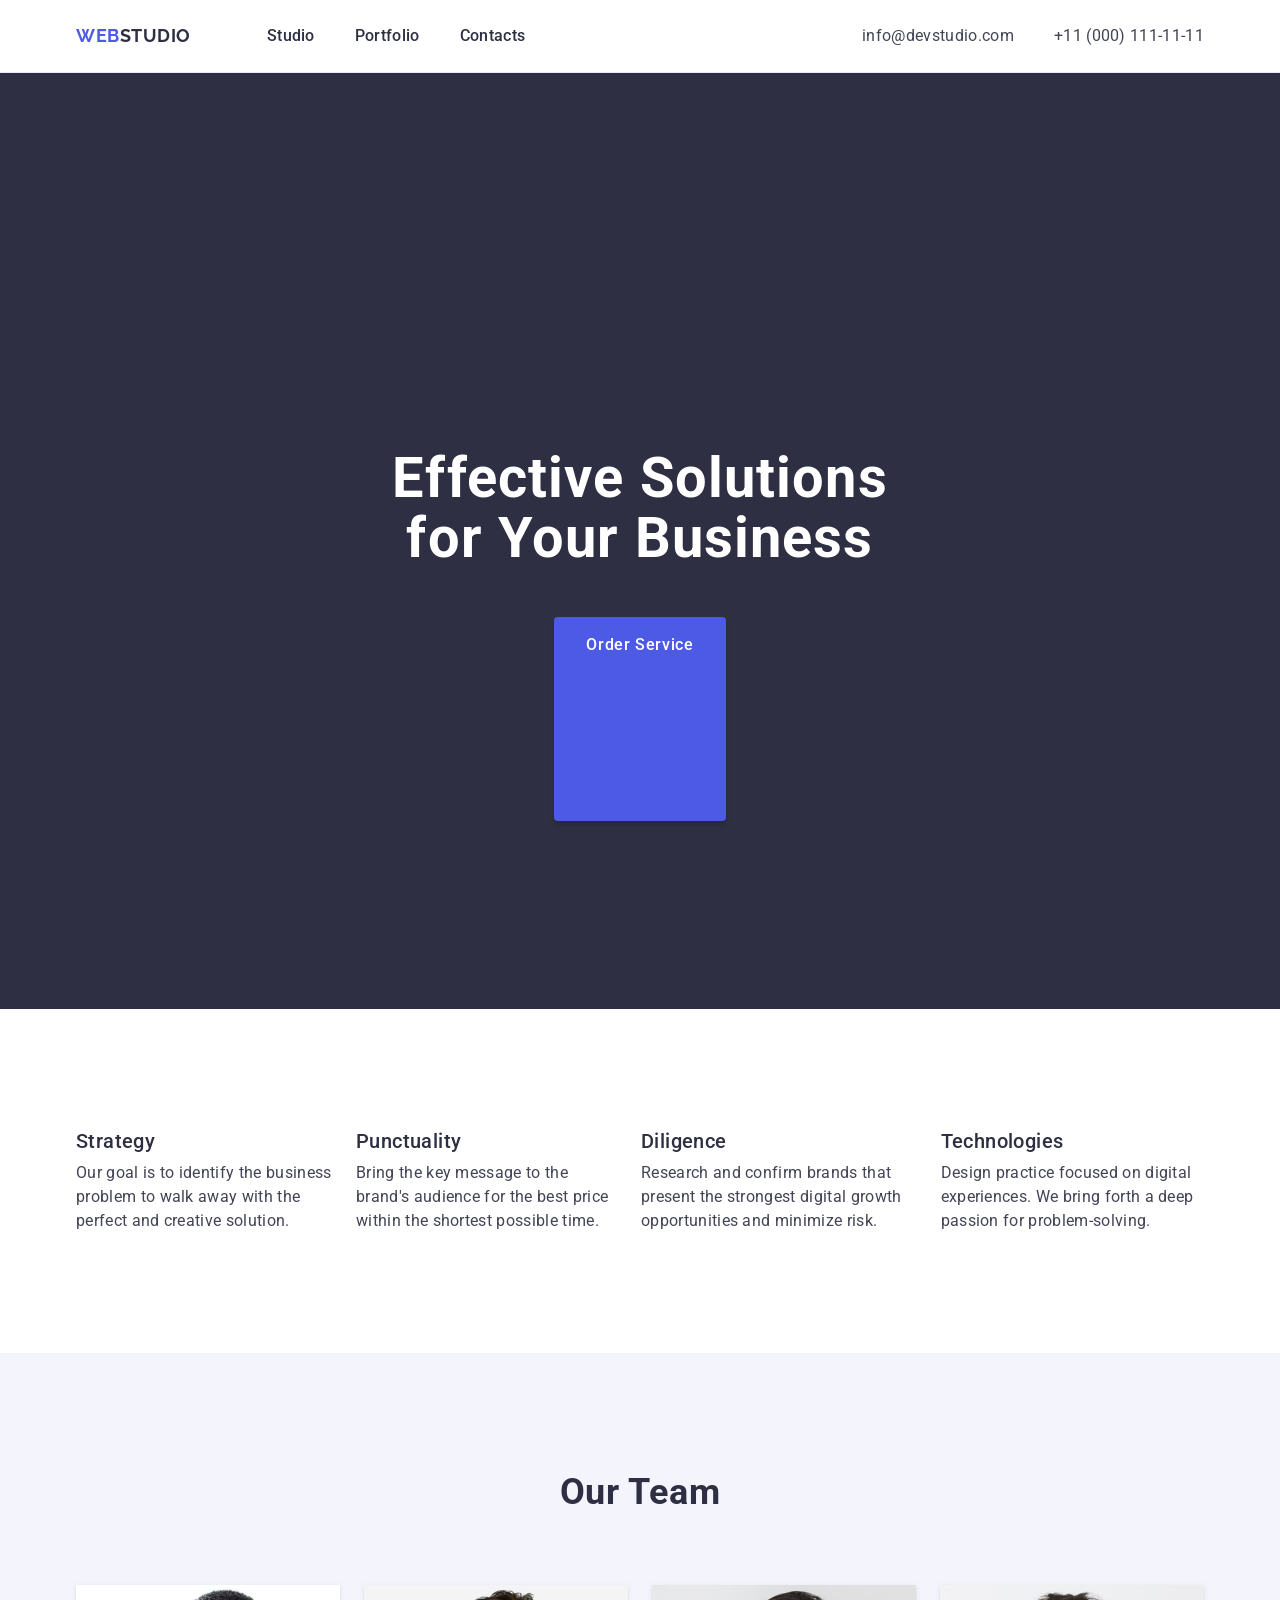
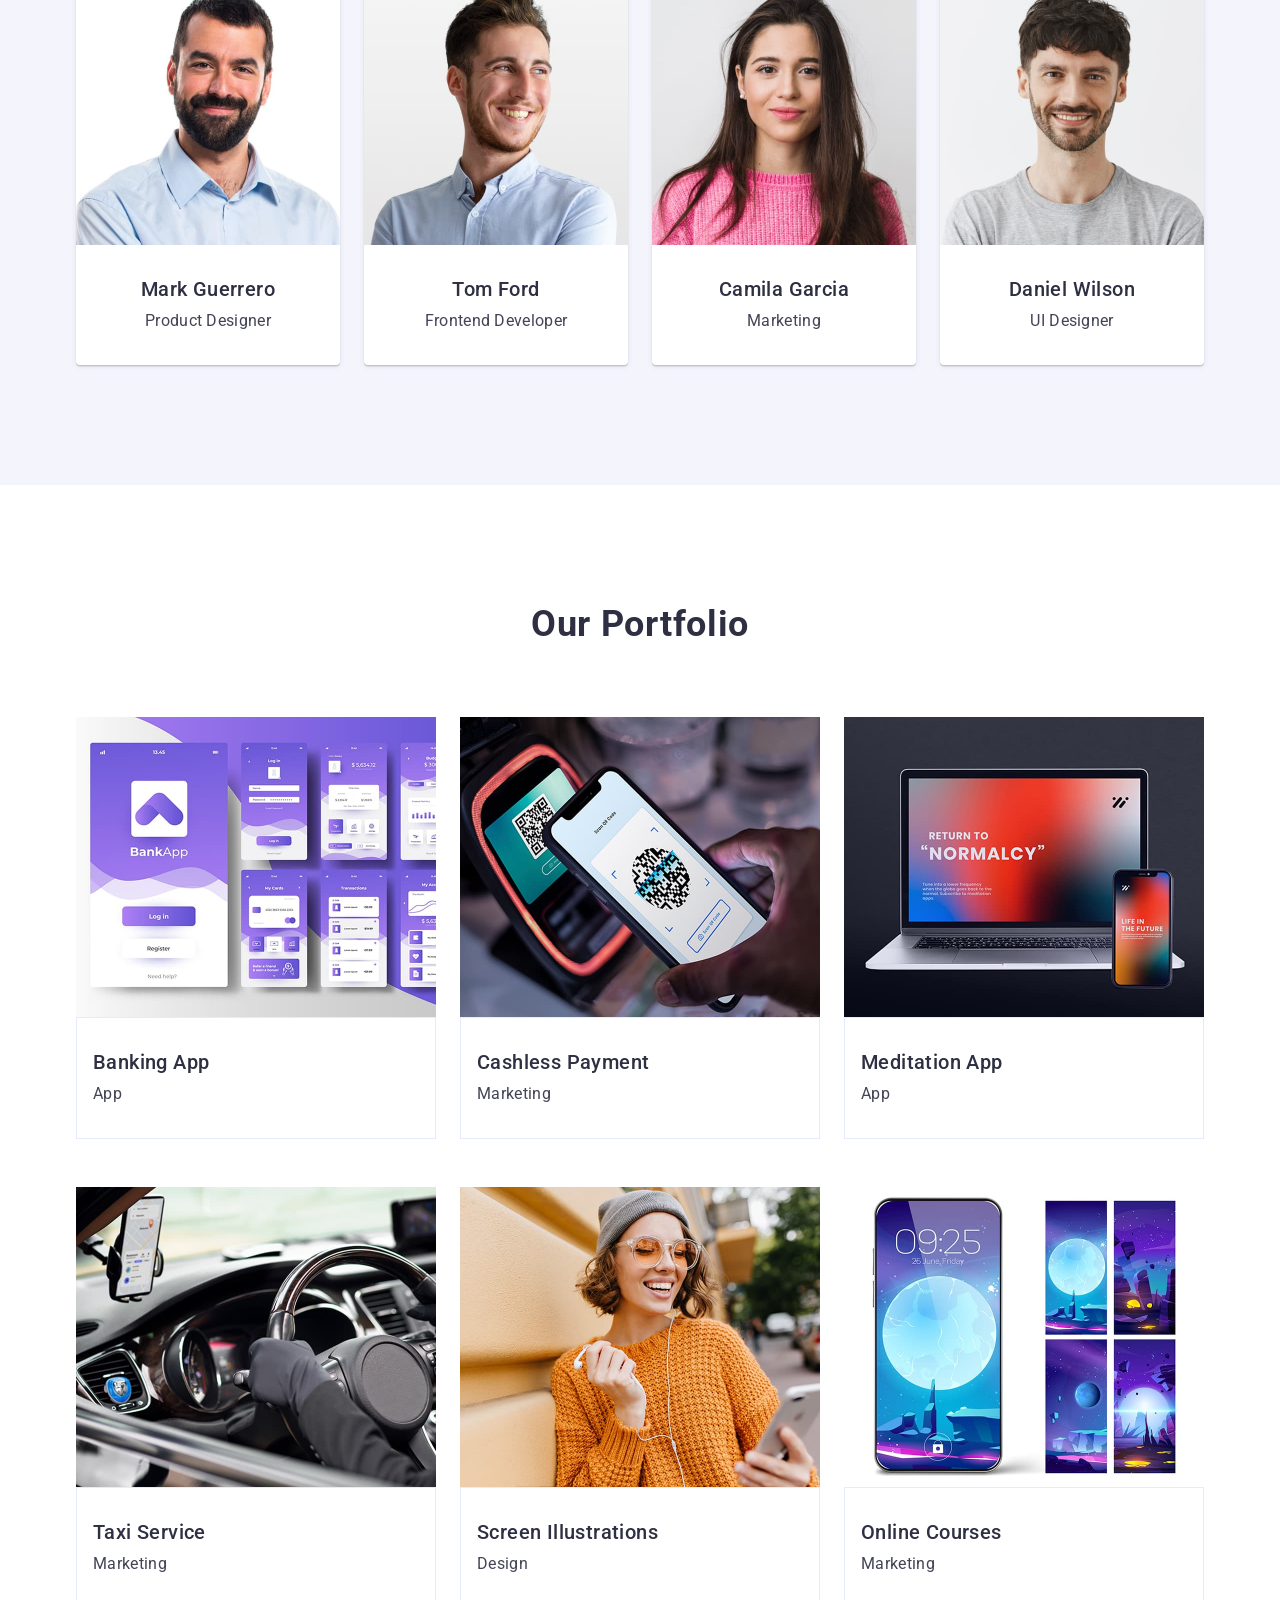
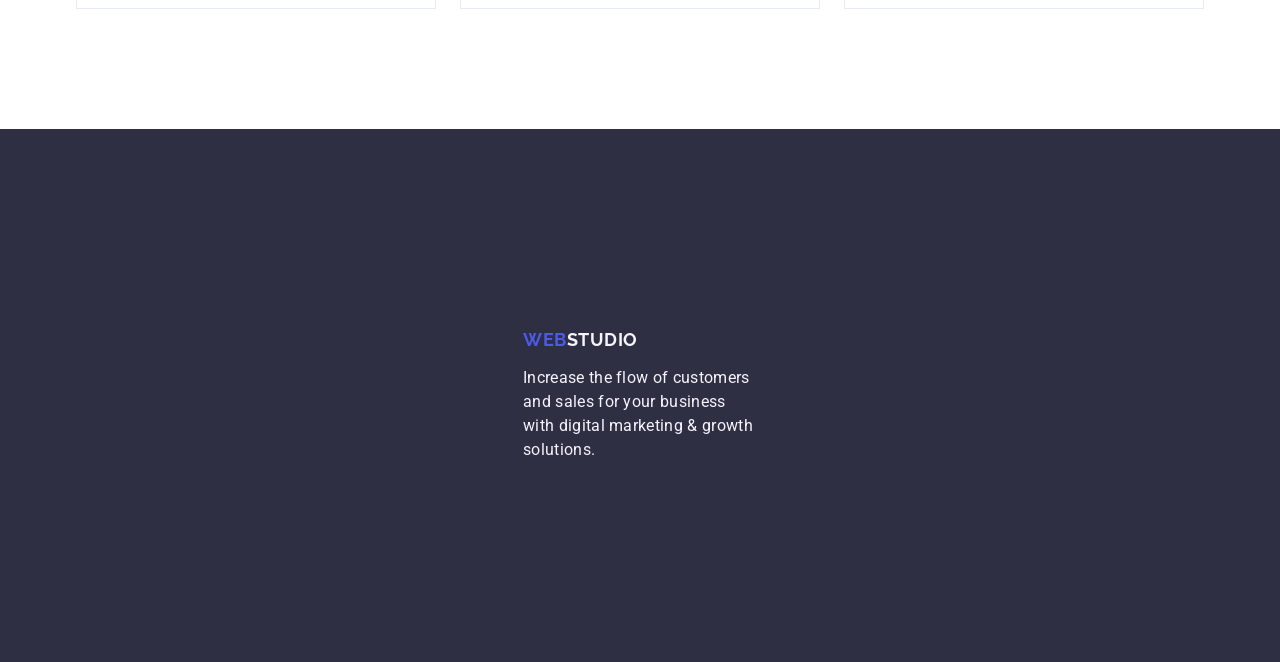
==== commit 1fc833ce: "add markup" ====
--- a/index.html
+++ b/index.html
@@ -170,7 +170,7 @@
       <!--#end team-->
 
       <!--#portfolio-->
-      <section>
+      <section class="portfolio">
         <div class="container">
           <h2 class="portfolio-main-title">Our Portfolio</h2>
           <ul class="portfolio-list">
--- a/css/styles.css
+++ b/css/styles.css
@@ -30,19 +30,22 @@
   cursor: pointer;
   font-family: 'Roboto', sans-serif;
 }
-
-.container { 
-max-width: 1158;
-padding-left: 15;
-padding-right: 15;
-margin-left: 0 auto;
-margin-right: 0 auto;
+img{
+  display: block;
+}
+
+.container{ 
+width: 1158px;
+padding-left: 15px;
+padding-right: 15px;
+margin-left: auto;
+margin-right: auto;
 }
 
 
 /* #header */
 .header {
-  border-bottom: 1px solid var(--cornflower);
+  border-bottom: 1px solid #e7e9fc;
 }
 .header-container{
   display: flex; 
@@ -132,12 +135,14 @@
 
 /* #hero */
 .hero-container{
-  width: 496px;
+  padding: 188px 0;
 }
 .hero {
   background-color: #2e2f42;
 }
 .hero-title {
+  width: 496px;
+
   padding-top: 188px;
   margin-left: auto;
   margin-right: auto;
@@ -150,11 +155,15 @@
   color: #fff;
 }
 .hero-bt {
+  display: block;
+  min-width: 169px;
+height: 56px;
+cursor: pointer;
+border: none;
+
 box-shadow: 0 4px 4px 0 rgba(0, 0, 0, 0.15);
 border-radius: 4px;
 padding: 16px 32px;
-width: 169px;
-height: 56px;
 
   margin-left: auto;
   margin-right: auto;
@@ -174,6 +183,7 @@
 
 /* #features */
 .features {
+  padding: 120px 0;
 }
 .features-main-title /*{.visually-hidden*/ {
    position: absolute;
@@ -197,7 +207,7 @@
   width: calc((100%-72px)/4);
 }
 .features-title {
-  padding-top: 120px;
+  /*padding-top: 120px;*/
   margin-bottom: 8px;
   font-weight: 500;
   font-size: 20px;
@@ -206,7 +216,7 @@
   color: #2e2f42;
 }
 .features-text {
-padding-bottom: 120px;
+/*padding-bottom: 120px;*/
   font-weight: 400;
   font-size: 16px;
   line-height: 1.5;
@@ -218,9 +228,10 @@
 /* #team */
 .team {
   background-color: #f4f4fd;
+  padding: 120px 0;
 }
 .team-main-title {
-  padding-top: 120px;
+ /*padding-top: 120px;*/
   margin-bottom: 72px;
   margin-left: auto;
   margin-right: auto;
@@ -237,11 +248,11 @@
   display: flex;
   align-self: center;
   gap: 24px;
-  padding-bottom: 120px;
+  /*padding-bottom: 120px;*/
 }
 .team-item {
   
-  width: calc((100%-72px)/4);
+  width: calc((100% - 72px) / 4);
   background-color: #ffffff;
 
   border-radius: 0 0 4px 4px;
@@ -278,8 +289,12 @@
 /* #end team */
 
 /* #portfolio */
+.portfolio{
+  padding-top: 120px;
+   padding-bottom: 120px;
+}
 .portfolio-main-title {
-  padding-top: 120px;
+  /*padding-top: 120px;*/
   margin-bottom: 72px;
   margin-left: auto;
   margin-right: auto;
@@ -297,16 +312,17 @@
   flex-wrap: wrap;
   row-gap: 48px;
   column-gap: 24px;
-  padding-bottom: 120px;
+  /*padding-bottom: 120px;*/
 }
 .portfolio-item {
+  width: calc((100% - 48px) / 3);
 }
 .portfolio-images {
   background: url('path_to_image');
 }
 .portfolio-desccription{
-padding-top: 32;
-padding-bottom: 32px;
+padding: 32px 16px;
+border: 1px solid #e7e9fc;
 }
 .portfolio-title {
   margin-bottom: 8px;
@@ -327,6 +343,7 @@
 
 /* #footer */
 .footer {
+  padding: 100px 0;
   background: #2e2f42;
 }
 .footer-logo-style  {
